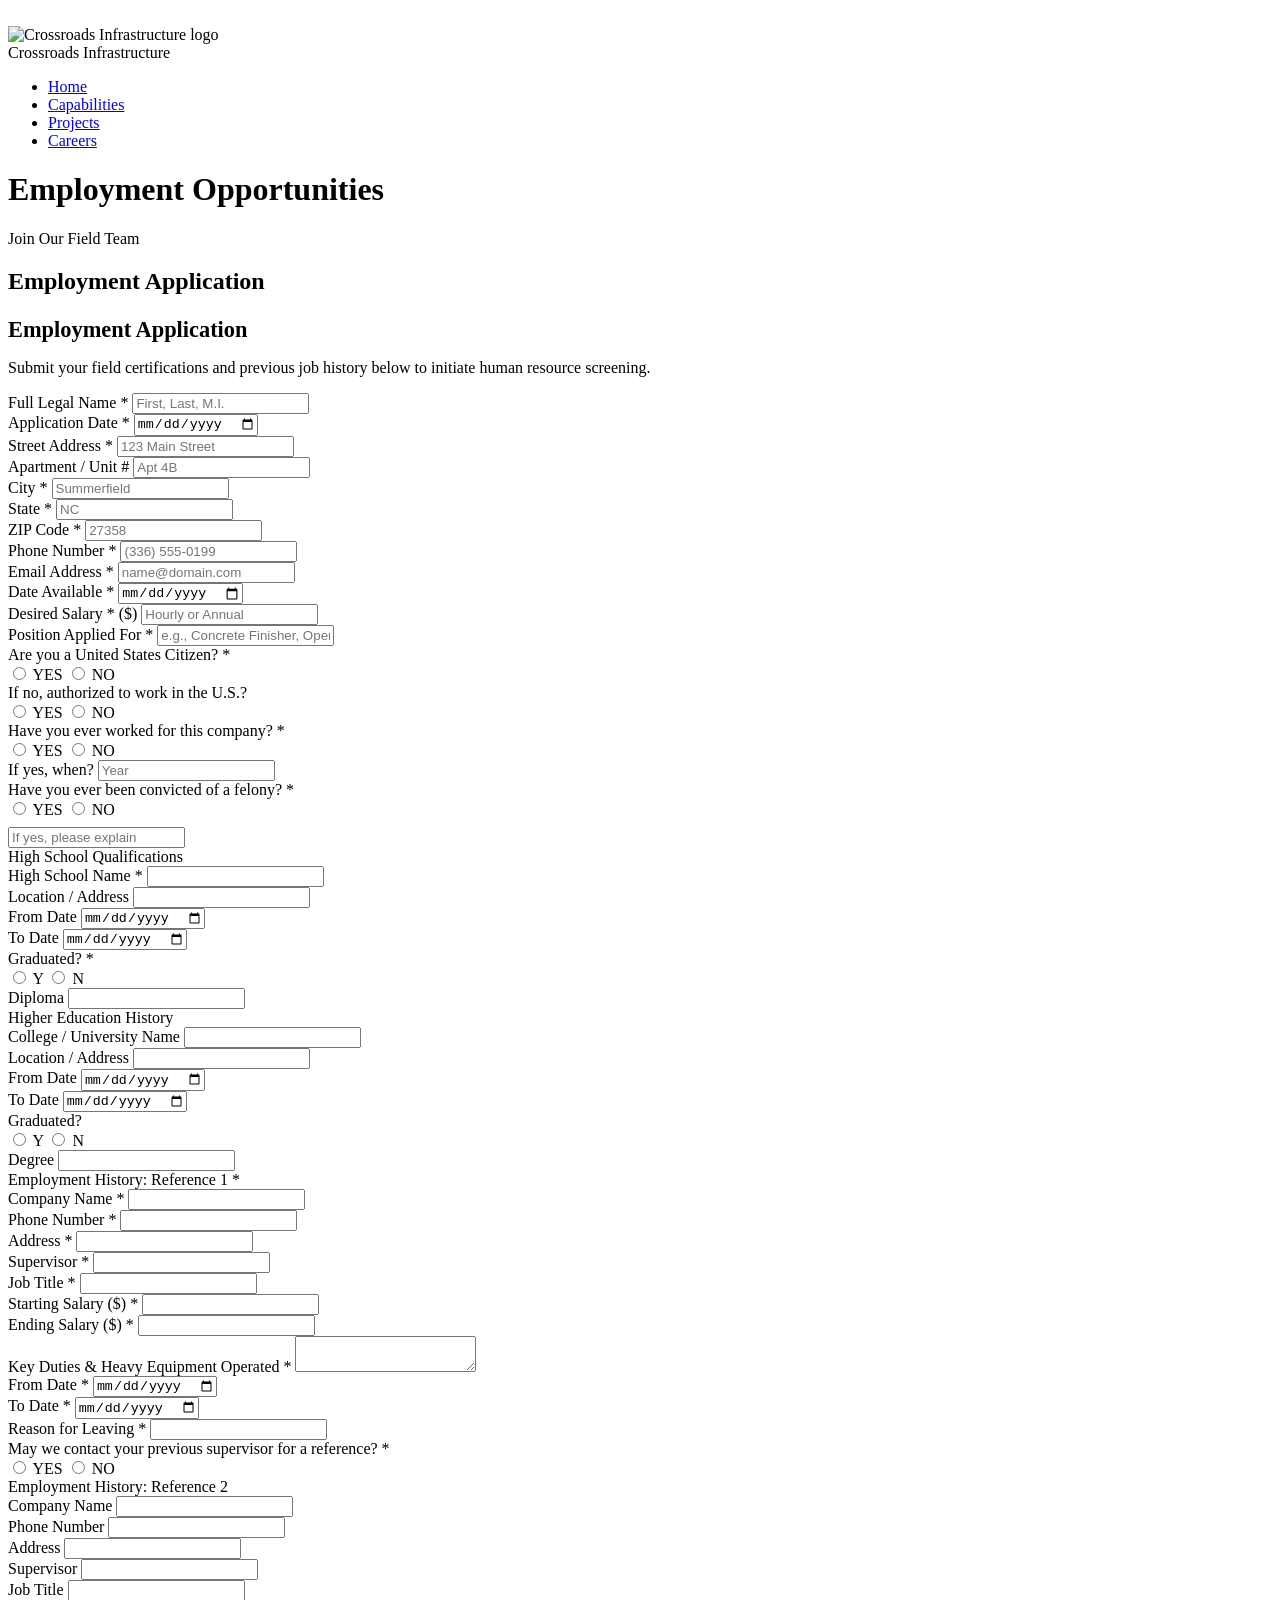
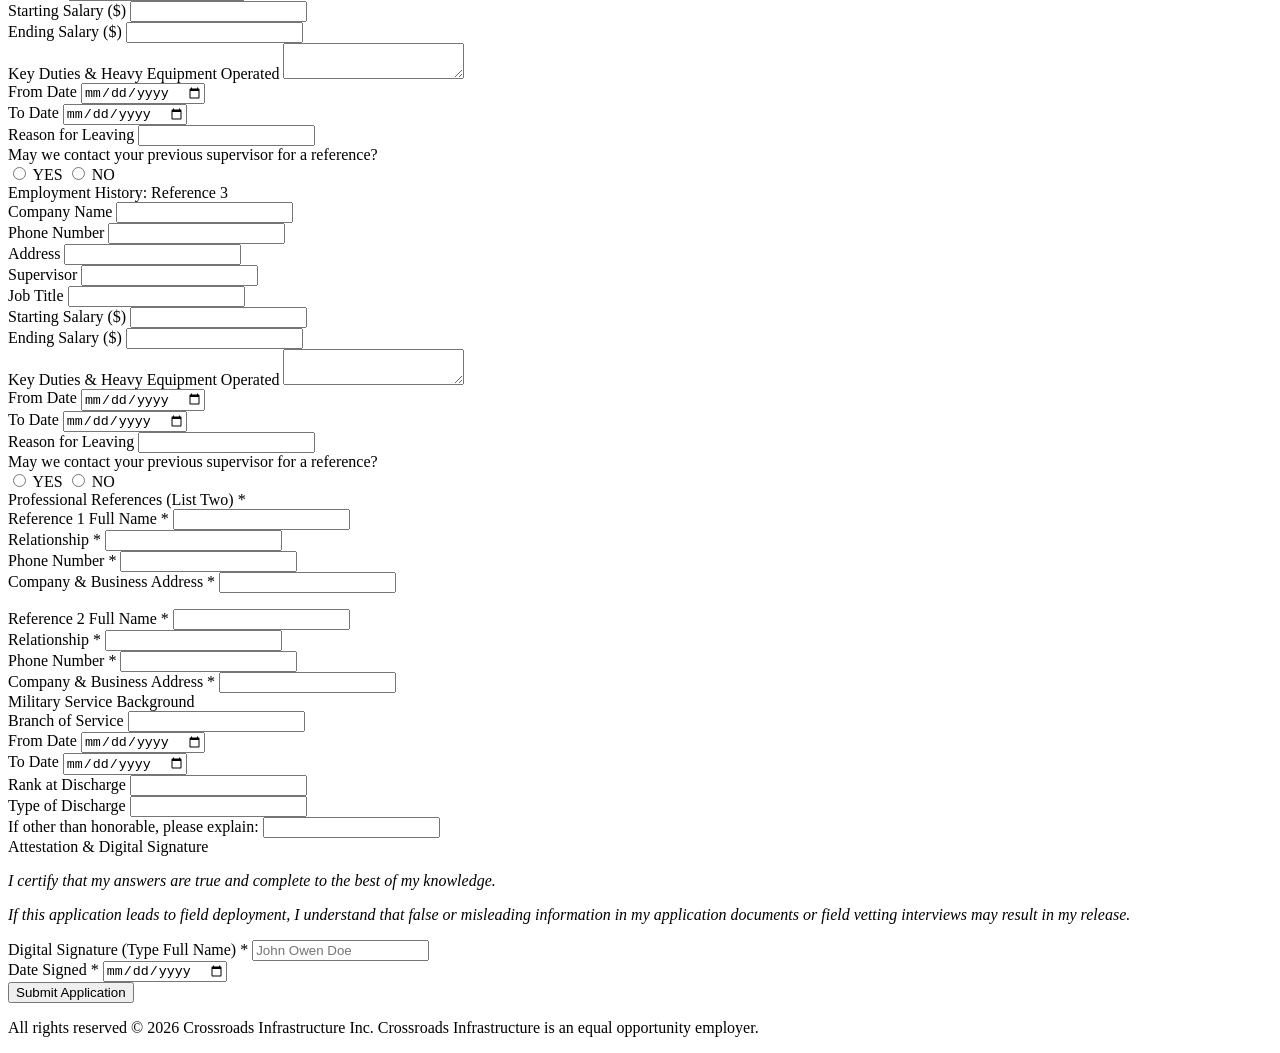
==== careers.html @ 692cb921 "Add files via upload" ====
<!DOCTYPE html>
<html lang="en-US">
<head>
    <meta charset="UTF-8">
    <meta name="viewport" content="width=device-width, initial-scale=1.0">
    <title>Careers | Crossroads Infrastructure Inc.</title>
    <meta name="description" content="Apply online for field positions at Crossroads Infrastructure Inc., a North Carolina roadway and site contractor. Concrete finishers, operators, and utility layers.">
    <link rel="stylesheet" href="assets/css/style.css">
</head>
<body>

    <div class="site-bg-logo"><img src="assets/images/logo.png" alt=""></div>

    <header>
        <div class="nav-container">
            <div class="logo-area">
                <img src="assets/images/logo.png" alt="Crossroads Infrastructure logo">
                <div class="logo-text">Crossroads <span>Infrastructure</span></div>
            </div>
            <nav>
                <ul>
                    <li><a href="index.html">Home</a></li>
                    <li><a href="capabilities.html">Capabilities</a></li>
                    <li><a href="projects.html">Projects</a></li>
                    <li><a href="careers.html" class="active">Careers</a></li>
                </ul>
            </nav>
        </div>
    </header>

    <div class="hero">
        <div class="hero-content">
            <h1>Employment Opportunities</h1>
            <p>Join Our Field Team</p>
        </div>
    </div>

    <section id="careers">
        <h2 class="section-title">Employment Application</h2>
        <div class="application-box">
            <h3 style="font-size: 1.4rem; margin-bottom: 0.5rem; font-weight: 700;">Employment Application</h3>
            <p class="form-subtitle">Submit your field certifications and previous job history below to initiate human resource screening.</p>

            <form action="#" method="POST">
                <div class="form-grid">

                    <div class="form-group col-4">
                        <label for="full-name">Full Legal Name *</label>
                        <input type="text" id="full-name" required placeholder="First, Last, M.I.">
                    </div>
                    <div class="form-group col-2">
                        <label for="app-date">Application Date *</label>
                        <input type="date" id="app-date" required>
                    </div>
                    <div class="form-group col-4">
                        <label for="address">Street Address *</label>
                        <input type="text" id="address" required placeholder="123 Main Street">
                    </div>
                    <div class="form-group col-2">
                        <label for="unit">Apartment / Unit #</label>
                        <input type="text" id="unit" placeholder="Apt 4B">
                    </div>
                    <div class="form-group col-2">
                        <label for="city">City *</label>
                        <input type="text" id="city" required placeholder="Summerfield">
                    </div>
                    <div class="form-group col-2">
                        <label for="state">State *</label>
                        <input type="text" id="state" required placeholder="NC">
                    </div>
                    <div class="form-group col-2">
                        <label for="zip">ZIP Code *</label>
                        <input type="text" id="zip" required placeholder="27358">
                    </div>
                    <div class="form-group col-3">
                        <label for="phone">Phone Number *</label>
                        <input type="tel" id="phone" required placeholder="(336) 555-0199">
                    </div>
                    <div class="form-group col-3">
                        <label for="email">Email Address *</label>
                        <input type="email" id="email" required placeholder="name@domain.com">
                    </div>
                    <div class="form-group col-3">
                        <label for="avail-date">Date Available *</label>
                        <input type="date" id="avail-date" required>
                    </div>
                    <div class="form-group col-3">
                        <label for="salary">Desired Salary * ($)</label>
                        <input type="text" id="salary" required placeholder="Hourly or Annual">
                    </div>
                    <div class="form-group col-6">
                        <label for="position">Position Applied For *</label>
                        <input type="text" id="position" required placeholder="e.g., Concrete Finisher, Operator, Utility Layer">
                    </div>

                    <!-- Disclosures Matrix -->
                    <div class="form-group col-3">
                        <label>Are you a United States Citizen? *</label>
                        <div class="choice-matrix">
                            <label class="choice-option"><input type="radio" name="citizen" value="yes" required> YES</label>
                            <label class="choice-option"><input type="radio" name="citizen" value="no"> NO</label>
                        </div>
                    </div>
                    <div class="form-group col-3">
                        <label>If no, authorized to work in the U.S.?</label>
                        <div class="choice-matrix">
                            <label class="choice-option"><input type="radio" name="auth" value="yes"> YES</label>
                            <label class="choice-option"><input type="radio" name="auth" value="no"> NO</label>
                        </div>
                    </div>
                    <div class="form-group col-3">
                        <label>Have you ever worked for this company? *</label>
                        <div class="choice-matrix">
                            <label class="choice-option"><input type="radio" name="past-emp" value="yes" required> YES</label>
                            <label class="choice-option"><input type="radio" name="past-emp" value="no"> NO</label>
                        </div>
                    </div>
                    <div class="form-group col-3">
                        <label for="past-date">If yes, when?</label>
                        <input type="text" id="past-date" placeholder="Year">
                    </div>
                    <div class="form-group col-6">
                        <label>Have you ever been convicted of a felony? *</label>
                        <div class="choice-matrix" style="margin-bottom: 0.5rem;">
                            <label class="choice-option"><input type="radio" name="felony" value="yes" required> YES</label>
                            <label class="choice-option"><input type="radio" name="felony" value="no"> NO</label>
                        </div>
                        <input type="text" name="felony-explain" placeholder="If yes, please explain">
                    </div>

                    <!-- High School Module -->
                    <div class="form-divider-label">High School Qualifications</div>
                    <div class="form-group col-3">
                        <label for="hs">High School Name *</label>
                        <input type="text" id="hs" required>
                    </div>
                    <div class="form-group col-3">
                        <label for="hs-addr">Location / Address</label>
                        <input type="text" id="hs-addr">
                    </div>
                    <div class="form-group col-2">
                        <label for="hs-from">From Date</label>
                        <input type="date" id="hs-from">
                    </div>
                    <div class="form-group col-2">
                        <label for="hs-to">To Date</label>
                        <input type="date" id="hs-to">
                    </div>
                    <div class="form-group col-1">
                        <label>Graduated? *</label>
                        <div class="choice-matrix">
                            <label class="choice-option"><input type="radio" name="hs-grad" value="yes" required> Y</label>
                            <label class="choice-option"><input type="radio" name="hs-grad" value="no"> N</label>
                        </div>
                    </div>
                    <div class="form-group col-1">
                        <label for="hs-dip">Diploma</label>
                        <input type="text" id="hs-dip">
                    </div>

                    <!-- College Module -->
                    <div class="form-divider-label">Higher Education History</div>
                    <div class="form-group col-3">
                        <label for="coll">College / University Name</label>
                        <input type="text" id="coll">
                    </div>
                    <div class="form-group col-3">
                        <label for="coll-addr">Location / Address</label>
                        <input type="text" id="coll-addr">
                    </div>
                    <div class="form-group col-2">
                        <label for="coll-from">From Date</label>
                        <input type="date" id="coll-from">
                    </div>
                    <div class="form-group col-2">
                        <label for="coll-to">To Date</label>
                        <input type="date" id="coll-to">
                    </div>
                    <div class="form-group col-1">
                        <label>Graduated?</label>
                        <div class="choice-matrix">
                            <label class="choice-option"><input type="radio" name="coll-grad" value="yes"> Y</label>
                            <label class="choice-option"><input type="radio" name="coll-grad" value="no"> N</label>
                        </div>
                    </div>
                    <div class="form-group col-1">
                        <label for="coll-deg">Degree</label>
                        <input type="text" id="coll-deg">
                    </div>

                    <!-- Employment Record Block 1 -->
                    <div class="form-divider-label">Employment History: Reference 1 *</div>
                    <div class="form-group col-4">
                        <label for="c1">Company Name *</label>
                        <input type="text" id="c1" required>
                    </div>
                    <div class="form-group col-2">
                        <label for="p1">Phone Number *</label>
                        <input type="tel" id="p1" required>
                    </div>
                    <div class="form-group col-4">
                        <label for="a1">Address *</label>
                        <input type="text" id="a1" required>
                    </div>
                    <div class="form-group col-2">
                        <label for="s1">Supervisor *</label>
                        <input type="text" id="s1" required>
                    </div>
                    <div class="form-group col-2">
                        <label for="jt1">Job Title *</label>
                        <input type="text" id="jt1" required>
                    </div>
                    <div class="form-group col-2">
                        <label for="ss1">Starting Salary ($) *</label>
                        <input type="text" id="ss1" required>
                    </div>
                    <div class="form-group col-2">
                        <label for="es1">Ending Salary ($) *</label>
                        <input type="text" id="es1" required>
                    </div>
                    <div class="form-group col-6">
                        <label for="r1">Key Duties & Heavy Equipment Operated *</label>
                        <textarea id="r1" rows="2" required></textarea>
                    </div>
                    <div class="form-group col-2">
                        <label for="f1">From Date *</label>
                        <input type="date" id="f1" required>
                    </div>
                    <div class="form-group col-2">
                        <label for="t1">To Date *</label>
                        <input type="date" id="t1" required>
                    </div>
                    <div class="form-group col-2">
                        <label for="rl1">Reason for Leaving *</label>
                        <input type="text" id="rl1" required>
                    </div>
                    <div class="form-group col-6">
                        <label>May we contact your previous supervisor for a reference? *</label>
                        <div class="choice-matrix">
                            <label class="choice-option"><input type="radio" name="contact1" value="yes" required> YES</label>
                            <label class="choice-option"><input type="radio" name="contact1" value="no"> NO</label>
                        </div>
                    </div>

                    <!-- Employment Record Block 2 -->
                    <div class="form-divider-label">Employment History: Reference 2</div>
                    <div class="form-group col-4">
                        <label for="c2">Company Name</label>
                        <input type="text" id="c2">
                    </div>
                    <div class="form-group col-2">
                        <label for="p2">Phone Number</label>
                        <input type="tel" id="p2">
                    </div>
                    <div class="form-group col-4">
                        <label for="a2">Address</label>
                        <input type="text" id="a2">
                    </div>
                    <div class="form-group col-2">
                        <label for="s2">Supervisor</label>
                        <input type="text" id="s2">
                    </div>
                    <div class="form-group col-2">
                        <label for="jt2">Job Title</label>
                        <input type="text" id="jt2">
                    </div>
                    <div class="form-group col-2">
                        <label for="ss2">Starting Salary ($)</label>
                        <input type="text" id="ss2">
                    </div>
                    <div class="form-group col-2">
                        <label for="es2">Ending Salary ($)</label>
                        <input type="text" id="es2">
                    </div>
                    <div class="form-group col-6">
                        <label for="r2">Key Duties & Heavy Equipment Operated</label>
                        <textarea id="r2" rows="2"></textarea>
                    </div>
                    <div class="form-group col-2">
                        <label for="f2">From Date</label>
                        <input type="date" id="f2">
                    </div>
                    <div class="form-group col-2">
                        <label for="t2">To Date</label>
                        <input type="date" id="t2">
                    </div>
                    <div class="form-group col-2">
                        <label for="rl2">Reason for Leaving</label>
                        <input type="text" id="rl2">
                    </div>
                    <div class="form-group col-6">
                        <label>May we contact your previous supervisor for a reference?</label>
                        <div class="choice-matrix">
                            <label class="choice-option"><input type="radio" name="contact2" value="yes"> YES</label>
                            <label class="choice-option"><input type="radio" name="contact2" value="no"> NO</label>
                        </div>
                    </div>

                    <!-- Employment Record Block 3 -->
                    <div class="form-divider-label">Employment History: Reference 3</div>
                    <div class="form-group col-4">
                        <label for="c3">Company Name</label>
                        <input type="text" id="c3">
                    </div>
                    <div class="form-group col-2">
                        <label for="p3">Phone Number</label>
                        <input type="tel" id="p3">
                    </div>
                    <div class="form-group col-4">
                        <label for="a3">Address</label>
                        <input type="text" id="a3">
                    </div>
                    <div class="form-group col-2">
                        <label for="s3">Supervisor</label>
                        <input type="text" id="s3">
                    </div>
                    <div class="form-group col-2">
                        <label for="jt3">Job Title</label>
                        <input type="text" id="jt3">
                    </div>
                    <div class="form-group col-2">
                        <label for="ss3">Starting Salary ($)</label>
                        <input type="text" id="ss3">
                    </div>
                    <div class="form-group col-2">
                        <label for="es3">Ending Salary ($)</label>
                        <input type="text" id="es3">
                    </div>
                    <div class="form-group col-6">
                        <label for="r3">Key Duties & Heavy Equipment Operated</label>
                        <textarea id="r3" rows="2"></textarea>
                    </div>
                    <div class="form-group col-2">
                        <label for="f3">From Date</label>
                        <input type="date" id="f3">
                    </div>
                    <div class="form-group col-2">
                        <label for="t3">To Date</label>
                        <input type="date" id="t3">
                    </div>
                    <div class="form-group col-2">
                        <label for="rl3">Reason for Leaving</label>
                        <input type="text" id="rl3">
                    </div>
                    <div class="form-group col-6">
                        <label>May we contact your previous supervisor for a reference?</label>
                        <div class="choice-matrix">
                            <label class="choice-option"><input type="radio" name="contact3" value="yes"> YES</label>
                            <label class="choice-option"><input type="radio" name="contact3" value="no"> NO</label>
                        </div>
                    </div>

                    <!-- Professional References -->
                    <div class="form-divider-label">Professional References (List Two) *</div>
                    <div class="form-group col-2">
                        <label for="rname1">Reference 1 Full Name *</label>
                        <input type="text" id="rname1" required>
                    </div>
                    <div class="form-group col-2">
                        <label for="rrel1">Relationship *</label>
                        <input type="text" id="rrel1" required>
                    </div>
                    <div class="form-group col-2">
                        <label for="rph1">Phone Number *</label>
                        <input type="tel" id="rph1" required>
                    </div>
                    <div class="form-group col-6">
                        <label for="radd1">Company & Business Address *</label>
                        <input type="text" id="radd1" required>
                    </div>

                    <div class="form-group col-2" style="margin-top: 1rem;">
                        <label for="rname2">Reference 2 Full Name *</label>
                        <input type="text" id="rname2" required>
                    </div>
                    <div class="form-group col-2">
                        <label for="rrel2">Relationship *</label>
                        <input type="text" id="rrel2" required>
                    </div>
                    <div class="form-group col-2">
                        <label for="rph2">Phone Number *</label>
                        <input type="tel" id="rph2" required>
                    </div>
                    <div class="form-group col-6">
                        <label for="radd2">Company & Business Address *</label>
                        <input type="text" id="radd2" required>
                    </div>

                    <!-- Military Service History -->
                    <div class="form-divider-label">Military Service Background</div>
                    <div class="form-group col-2">
                        <label for="mil-branch">Branch of Service</label>
                        <input type="text" id="mil-branch">
                    </div>
                    <div class="form-group col-2">
                        <label for="mil-from">From Date</label>
                        <input type="date" id="mil-from">
                    </div>
                    <div class="form-group col-2">
                        <label for="mil-to">To Date</label>
                        <input type="date" id="mil-to">
                    </div>
                    <div class="form-group col-3">
                        <label for="mil-rank">Rank at Discharge</label>
                        <input type="text" id="mil-rank">
                    </div>
                    <div class="form-group col-3">
                        <label for="mil-type">Type of Discharge</label>
                        <input type="text" id="mil-type">
                    </div>
                    <div class="form-group col-6">
                        <label for="mil-explain">If other than honorable, please explain:</label>
                        <input type="text" id="mil-explain">
                    </div>

                    <!-- Attestation Footprint -->
                    <div class="form-divider-label">Attestation & Digital Signature</div>
                    <div class="disclaimer-box">
                        <p><em>I certify that my answers are true and complete to the best of my knowledge.</em></p>
                        <p><em>If this application leads to field deployment, I understand that false or misleading information in my application documents or field vetting interviews may result in my release.</em></p>
                    </div>
                    <div class="form-group col-4">
                        <label for="signature">Digital Signature (Type Full Name) *</label>
                        <input type="text" id="signature" required placeholder="John Owen Doe">
                    </div>
                    <div class="form-group col-2">
                        <label for="sig-date">Date Signed *</label>
                        <input type="date" id="sig-date" required>
                    </div>
                </div>

                <button type="submit" class="btn-submit">Submit Application</button>
            </form>
        </div>
    </section>

    <footer>
        <p>
            <span>All rights reserved &copy; 2026 Crossroads Infrastructure Inc.</span>
            <span class="eeo-tag">Crossroads Infrastructure is an equal opportunity employer.</span>
        </p>
    </footer>

</body>
</html>
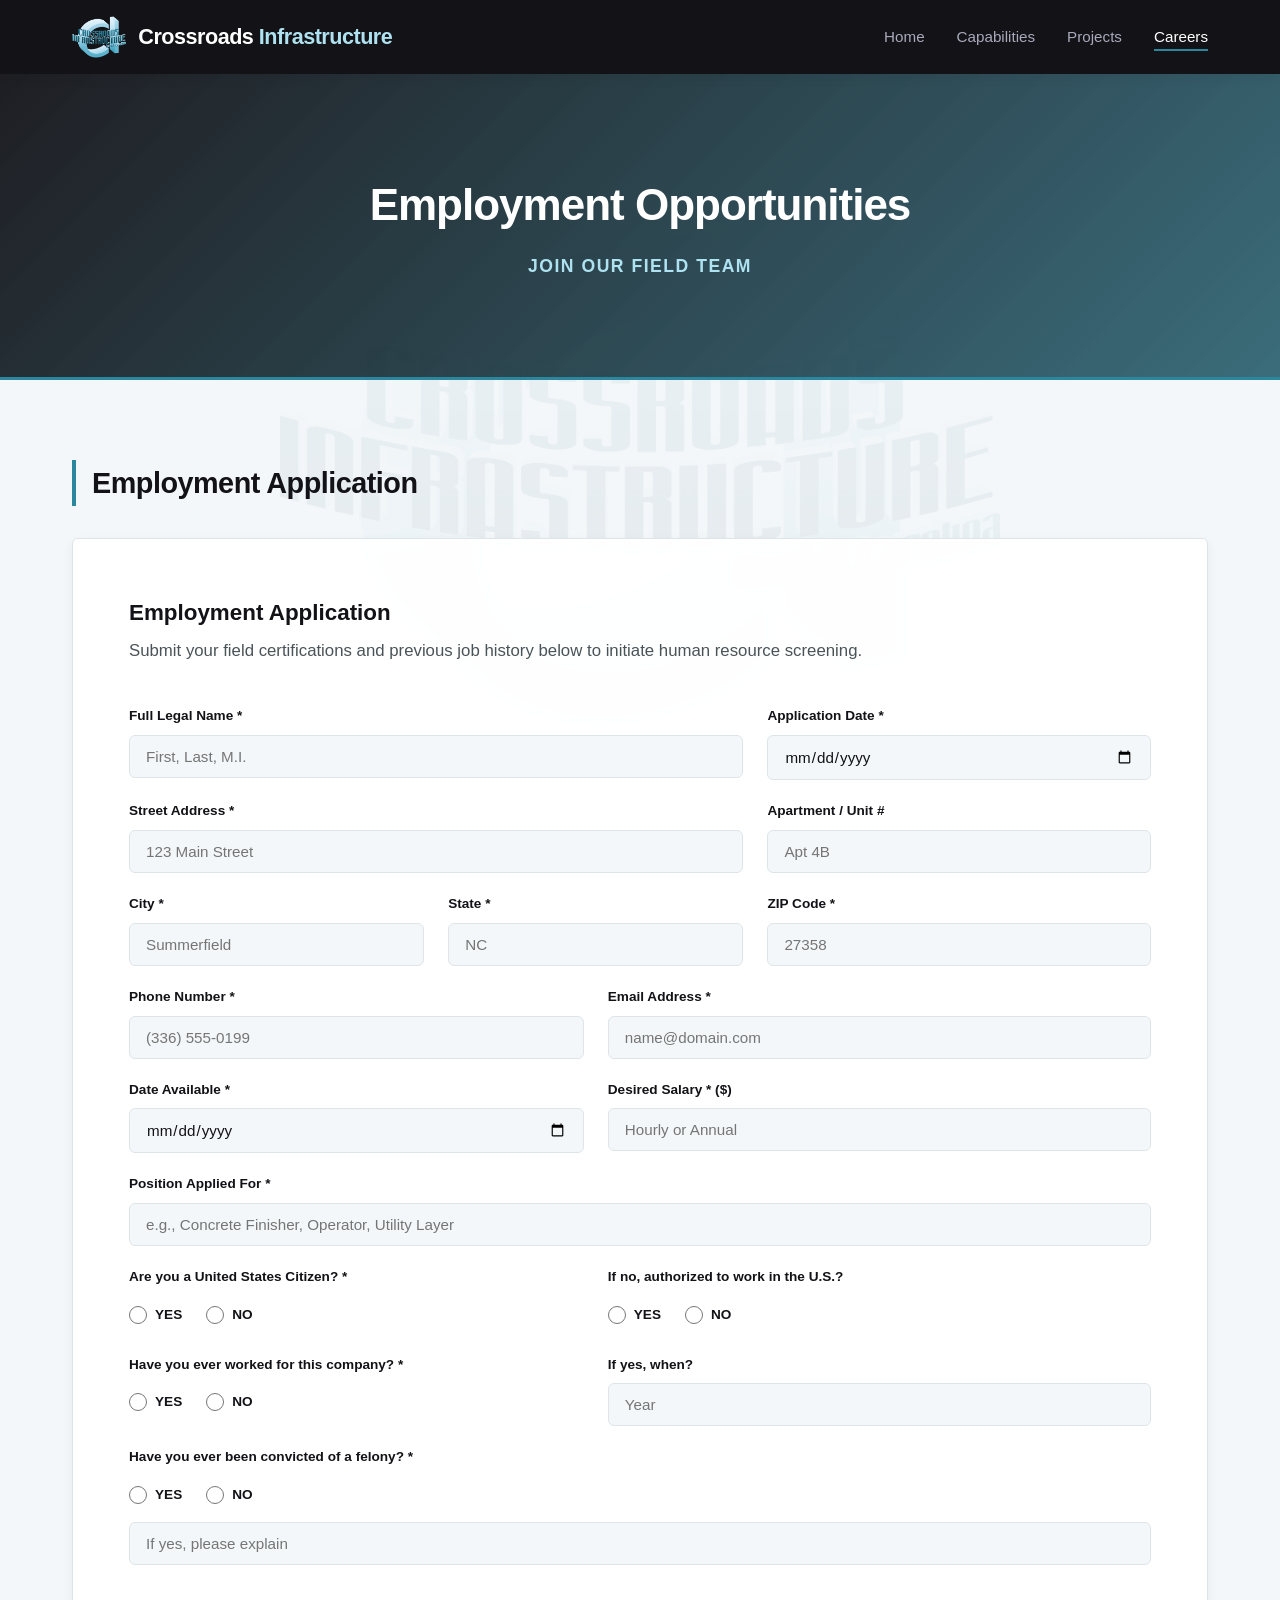
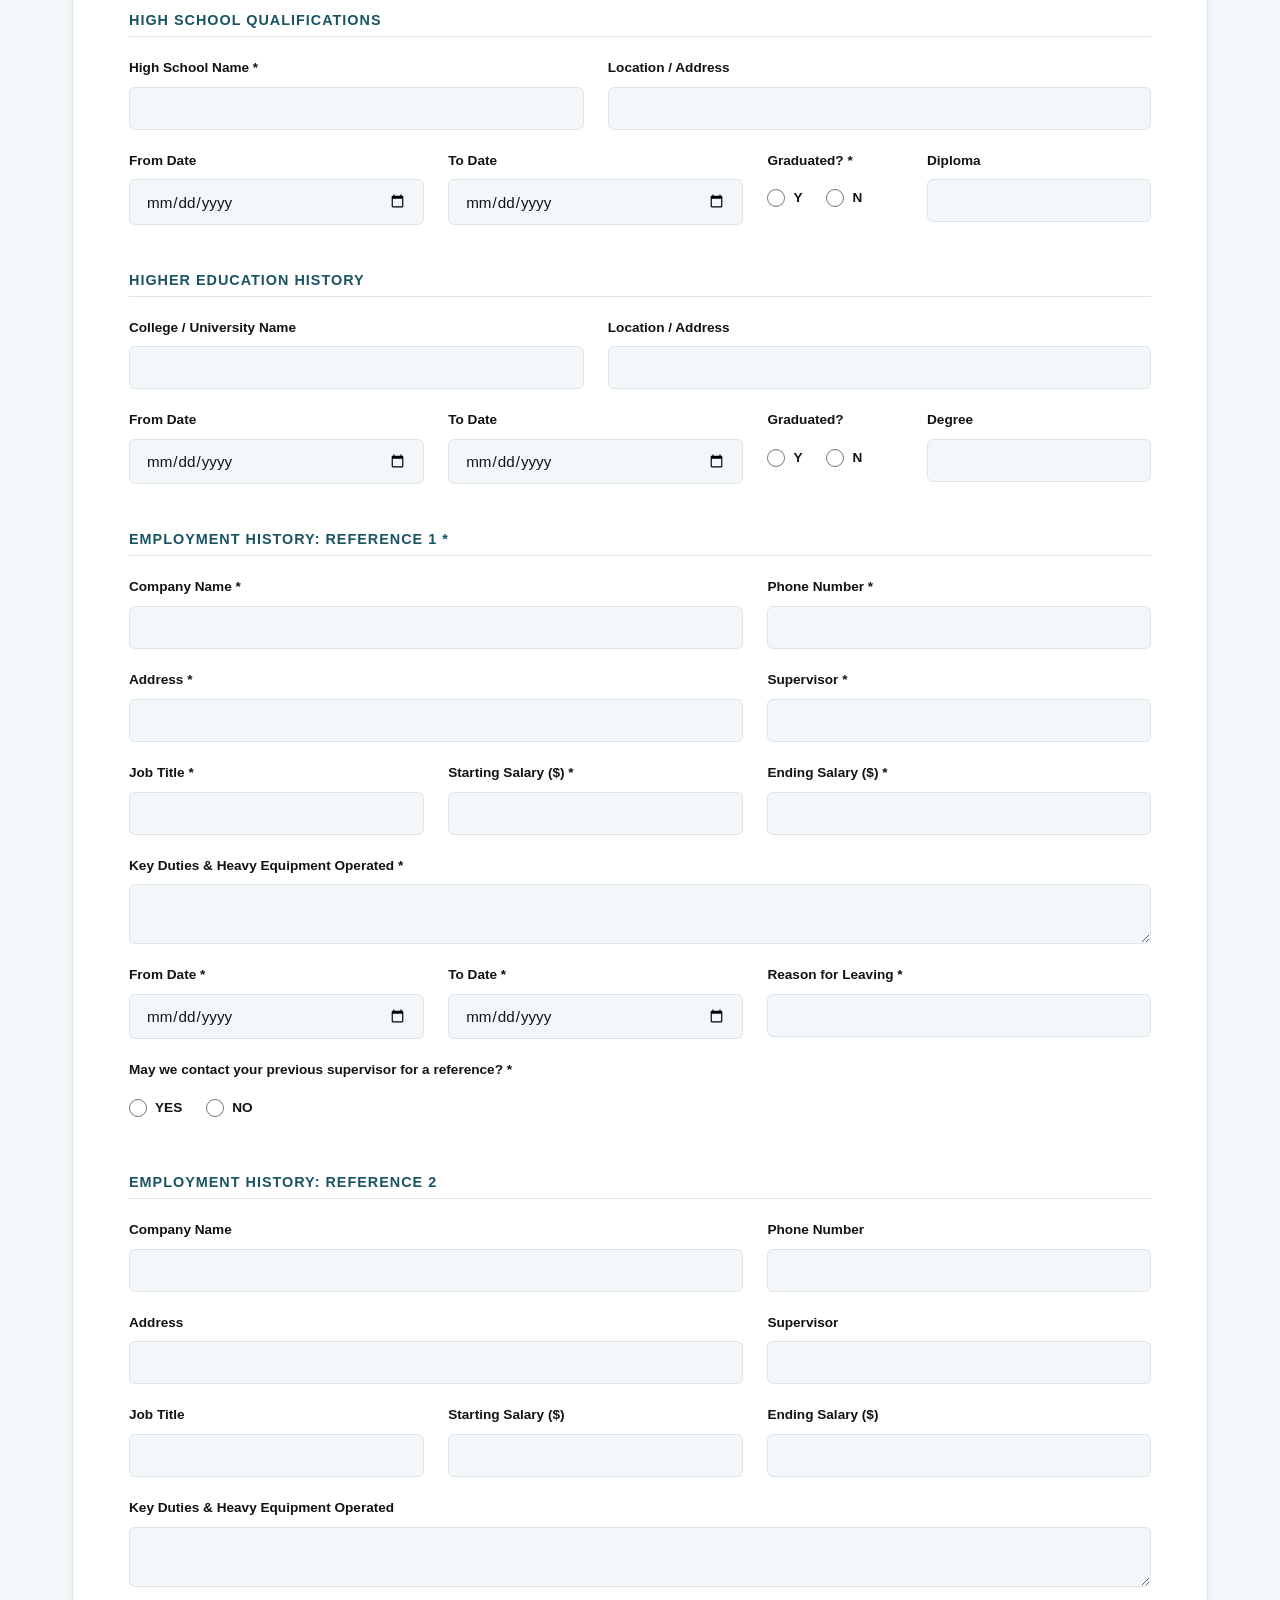
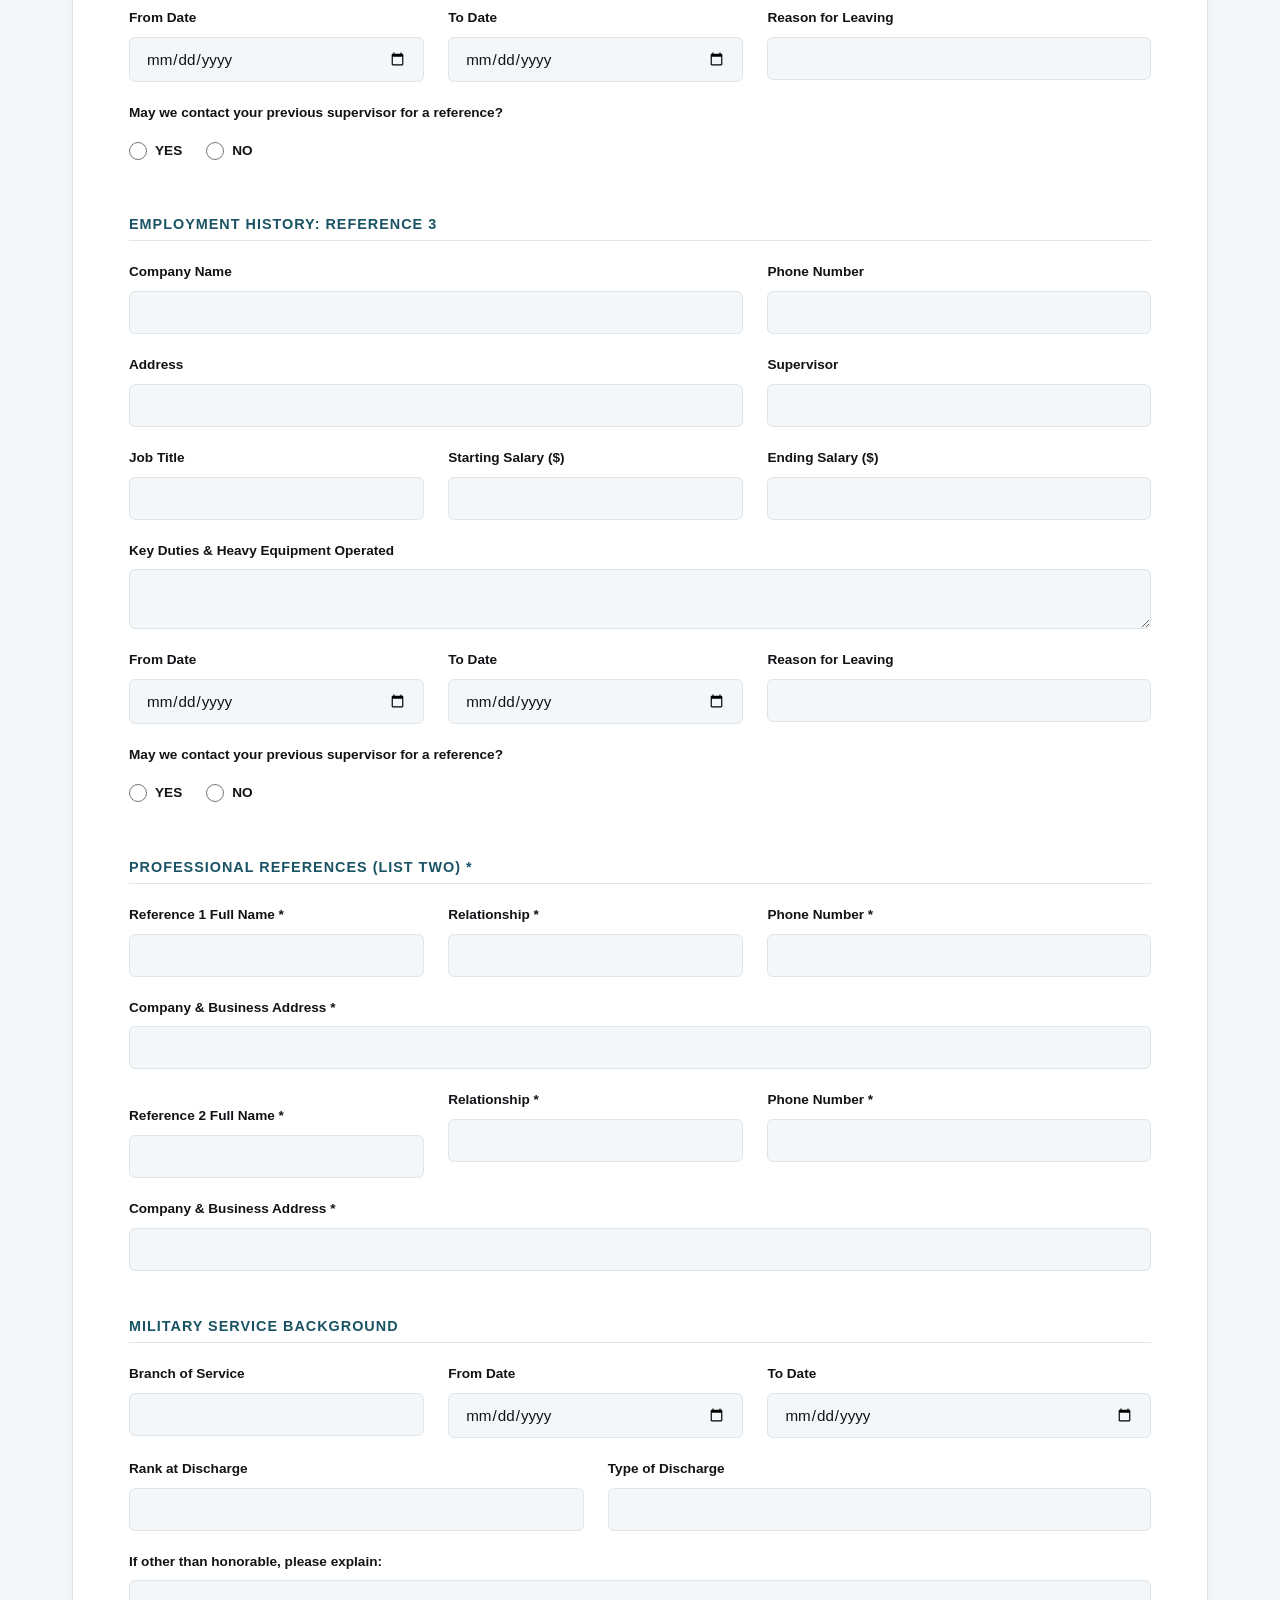
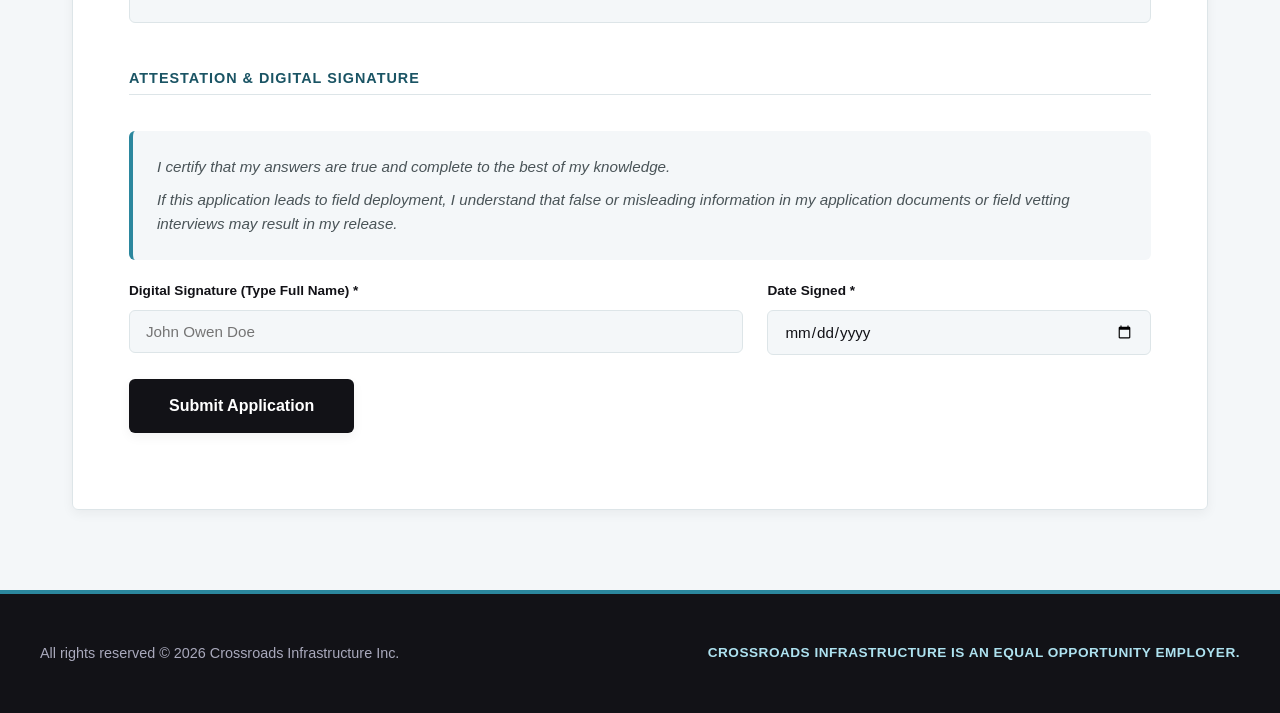
==== commit b58c141f: "Make the careers application form submit to a Google Sheet Adds field names, a JS submit handler (te" ====
--- a/careers.html
+++ b/careers.html
@@ -41,56 +41,56 @@
             <h3 style="font-size: 1.4rem; margin-bottom: 0.5rem; font-weight: 700;">Employment Application</h3>
             <p class="form-subtitle">Submit your field certifications and previous job history below to initiate human resource screening.</p>
 
-            <form action="#" method="POST">
+            <form id="application-form" method="POST">
                 <div class="form-grid">
 
                     <div class="form-group col-4">
                         <label for="full-name">Full Legal Name *</label>
-                        <input type="text" id="full-name" required placeholder="First, Last, M.I.">
+                        <input type="text" id="full-name" name="full_name" required placeholder="First, Last, M.I.">
                     </div>
                     <div class="form-group col-2">
                         <label for="app-date">Application Date *</label>
-                        <input type="date" id="app-date" required>
+                        <input type="date" id="app-date" name="app_date" required>
                     </div>
                     <div class="form-group col-4">
                         <label for="address">Street Address *</label>
-                        <input type="text" id="address" required placeholder="123 Main Street">
+                        <input type="text" id="address" name="address" required placeholder="123 Main Street">
                     </div>
                     <div class="form-group col-2">
                         <label for="unit">Apartment / Unit #</label>
-                        <input type="text" id="unit" placeholder="Apt 4B">
+                        <input type="text" id="unit" name="unit" placeholder="Apt 4B">
                     </div>
                     <div class="form-group col-2">
                         <label for="city">City *</label>
-                        <input type="text" id="city" required placeholder="Summerfield">
+                        <input type="text" id="city" name="city" required placeholder="Summerfield">
                     </div>
                     <div class="form-group col-2">
                         <label for="state">State *</label>
-                        <input type="text" id="state" required placeholder="NC">
+                        <input type="text" id="state" name="state" required placeholder="NC">
                     </div>
                     <div class="form-group col-2">
                         <label for="zip">ZIP Code *</label>
-                        <input type="text" id="zip" required placeholder="27358">
+                        <input type="text" id="zip" name="zip" required placeholder="27358">
                     </div>
                     <div class="form-group col-3">
                         <label for="phone">Phone Number *</label>
-                        <input type="tel" id="phone" required placeholder="(336) 555-0199">
+                        <input type="tel" id="phone" name="phone" required placeholder="(336) 555-0199">
                     </div>
                     <div class="form-group col-3">
                         <label for="email">Email Address *</label>
-                        <input type="email" id="email" required placeholder="name@domain.com">
+                        <input type="email" id="email" name="email" required placeholder="name@domain.com">
                     </div>
                     <div class="form-group col-3">
                         <label for="avail-date">Date Available *</label>
-                        <input type="date" id="avail-date" required>
+                        <input type="date" id="avail-date" name="avail_date" required>
                     </div>
                     <div class="form-group col-3">
                         <label for="salary">Desired Salary * ($)</label>
-                        <input type="text" id="salary" required placeholder="Hourly or Annual">
+                        <input type="text" id="salary" name="salary" required placeholder="Hourly or Annual">
                     </div>
                     <div class="form-group col-6">
                         <label for="position">Position Applied For *</label>
-                        <input type="text" id="position" required placeholder="e.g., Concrete Finisher, Operator, Utility Layer">
+                        <input type="text" id="position" name="position" required placeholder="e.g., Concrete Finisher, Operator, Utility Layer">
                     </div>
 
                     <!-- Disclosures Matrix -->
@@ -117,7 +117,7 @@
                     </div>
                     <div class="form-group col-3">
                         <label for="past-date">If yes, when?</label>
-                        <input type="text" id="past-date" placeholder="Year">
+                        <input type="text" id="past-date" name="past_date" placeholder="Year">
                     </div>
                     <div class="form-group col-6">
                         <label>Have you ever been convicted of a felony? *</label>
@@ -132,19 +132,19 @@
                     <div class="form-divider-label">High School Qualifications</div>
                     <div class="form-group col-3">
                         <label for="hs">High School Name *</label>
-                        <input type="text" id="hs" required>
+                        <input type="text" id="hs" name="hs" required>
                     </div>
                     <div class="form-group col-3">
                         <label for="hs-addr">Location / Address</label>
-                        <input type="text" id="hs-addr">
+                        <input type="text" id="hs-addr" name="hs_addr">
                     </div>
                     <div class="form-group col-2">
                         <label for="hs-from">From Date</label>
-                        <input type="date" id="hs-from">
+                        <input type="date" id="hs-from" name="hs_from">
                     </div>
                     <div class="form-group col-2">
                         <label for="hs-to">To Date</label>
-                        <input type="date" id="hs-to">
+                        <input type="date" id="hs-to" name="hs_to">
                     </div>
                     <div class="form-group col-1">
                         <label>Graduated? *</label>
@@ -155,26 +155,26 @@
                     </div>
                     <div class="form-group col-1">
                         <label for="hs-dip">Diploma</label>
-                        <input type="text" id="hs-dip">
+                        <input type="text" id="hs-dip" name="hs_dip">
                     </div>
 
                     <!-- College Module -->
                     <div class="form-divider-label">Higher Education History</div>
                     <div class="form-group col-3">
                         <label for="coll">College / University Name</label>
-                        <input type="text" id="coll">
+                        <input type="text" id="coll" name="coll">
                     </div>
                     <div class="form-group col-3">
                         <label for="coll-addr">Location / Address</label>
-                        <input type="text" id="coll-addr">
+                        <input type="text" id="coll-addr" name="coll_addr">
                     </div>
                     <div class="form-group col-2">
                         <label for="coll-from">From Date</label>
-                        <input type="date" id="coll-from">
+                        <input type="date" id="coll-from" name="coll_from">
                     </div>
                     <div class="form-group col-2">
                         <label for="coll-to">To Date</label>
-                        <input type="date" id="coll-to">
+                        <input type="date" id="coll-to" name="coll_to">
                     </div>
                     <div class="form-group col-1">
                         <label>Graduated?</label>
@@ -185,54 +185,54 @@
                     </div>
                     <div class="form-group col-1">
                         <label for="coll-deg">Degree</label>
-                        <input type="text" id="coll-deg">
+                        <input type="text" id="coll-deg" name="coll_deg">
                     </div>
 
                     <!-- Employment Record Block 1 -->
                     <div class="form-divider-label">Employment History: Reference 1 *</div>
                     <div class="form-group col-4">
                         <label for="c1">Company Name *</label>
-                        <input type="text" id="c1" required>
+                        <input type="text" id="c1" name="job1_company" required>
                     </div>
                     <div class="form-group col-2">
                         <label for="p1">Phone Number *</label>
-                        <input type="tel" id="p1" required>
+                        <input type="tel" id="p1" name="job1_phone" required>
                     </div>
                     <div class="form-group col-4">
                         <label for="a1">Address *</label>
-                        <input type="text" id="a1" required>
+                        <input type="text" id="a1" name="job1_address" required>
                     </div>
                     <div class="form-group col-2">
                         <label for="s1">Supervisor *</label>
-                        <input type="text" id="s1" required>
+                        <input type="text" id="s1" name="job1_supervisor" required>
                     </div>
                     <div class="form-group col-2">
                         <label for="jt1">Job Title *</label>
-                        <input type="text" id="jt1" required>
+                        <input type="text" id="jt1" name="job1_title" required>
                     </div>
                     <div class="form-group col-2">
                         <label for="ss1">Starting Salary ($) *</label>
-                        <input type="text" id="ss1" required>
+                        <input type="text" id="ss1" name="job1_start_salary" required>
                     </div>
                     <div class="form-group col-2">
                         <label for="es1">Ending Salary ($) *</label>
-                        <input type="text" id="es1" required>
+                        <input type="text" id="es1" name="job1_end_salary" required>
                     </div>
                     <div class="form-group col-6">
                         <label for="r1">Key Duties & Heavy Equipment Operated *</label>
-                        <textarea id="r1" rows="2" required></textarea>
+                        <textarea id="r1" name="job1_duties" rows="2" required></textarea>
                     </div>
                     <div class="form-group col-2">
                         <label for="f1">From Date *</label>
-                        <input type="date" id="f1" required>
+                        <input type="date" id="f1" name="job1_from" required>
                     </div>
                     <div class="form-group col-2">
                         <label for="t1">To Date *</label>
-                        <input type="date" id="t1" required>
+                        <input type="date" id="t1" name="job1_to" required>
                     </div>
                     <div class="form-group col-2">
                         <label for="rl1">Reason for Leaving *</label>
-                        <input type="text" id="rl1" required>
+                        <input type="text" id="rl1" name="job1_reason_leaving" required>
                     </div>
                     <div class="form-group col-6">
                         <label>May we contact your previous supervisor for a reference? *</label>
@@ -246,47 +246,47 @@
                     <div class="form-divider-label">Employment History: Reference 2</div>
                     <div class="form-group col-4">
                         <label for="c2">Company Name</label>
-                        <input type="text" id="c2">
+                        <input type="text" id="c2" name="job2_company">
                     </div>
                     <div class="form-group col-2">
                         <label for="p2">Phone Number</label>
-                        <input type="tel" id="p2">
+                        <input type="tel" id="p2" name="job2_phone">
                     </div>
                     <div class="form-group col-4">
                         <label for="a2">Address</label>
-                        <input type="text" id="a2">
+                        <input type="text" id="a2" name="job2_address">
                     </div>
                     <div class="form-group col-2">
                         <label for="s2">Supervisor</label>
-                        <input type="text" id="s2">
+                        <input type="text" id="s2" name="job2_supervisor">
                     </div>
                     <div class="form-group col-2">
                         <label for="jt2">Job Title</label>
-                        <input type="text" id="jt2">
+                        <input type="text" id="jt2" name="job2_title">
                     </div>
                     <div class="form-group col-2">
                         <label for="ss2">Starting Salary ($)</label>
-                        <input type="text" id="ss2">
+                        <input type="text" id="ss2" name="job2_start_salary">
                     </div>
                     <div class="form-group col-2">
                         <label for="es2">Ending Salary ($)</label>
-                        <input type="text" id="es2">
+                        <input type="text" id="es2" name="job2_end_salary">
                     </div>
                     <div class="form-group col-6">
                         <label for="r2">Key Duties & Heavy Equipment Operated</label>
-                        <textarea id="r2" rows="2"></textarea>
+                        <textarea id="r2" name="job2_duties" rows="2"></textarea>
                     </div>
                     <div class="form-group col-2">
                         <label for="f2">From Date</label>
-                        <input type="date" id="f2">
+                        <input type="date" id="f2" name="job2_from">
                     </div>
                     <div class="form-group col-2">
                         <label for="t2">To Date</label>
-                        <input type="date" id="t2">
+                        <input type="date" id="t2" name="job2_to">
                     </div>
                     <div class="form-group col-2">
                         <label for="rl2">Reason for Leaving</label>
-                        <input type="text" id="rl2">
+                        <input type="text" id="rl2" name="job2_reason_leaving">
                     </div>
                     <div class="form-group col-6">
                         <label>May we contact your previous supervisor for a reference?</label>
@@ -300,47 +300,47 @@
                     <div class="form-divider-label">Employment History: Reference 3</div>
                     <div class="form-group col-4">
                         <label for="c3">Company Name</label>
-                        <input type="text" id="c3">
+                        <input type="text" id="c3" name="job3_company">
                     </div>
                     <div class="form-group col-2">
                         <label for="p3">Phone Number</label>
-                        <input type="tel" id="p3">
+                        <input type="tel" id="p3" name="job3_phone">
                     </div>
                     <div class="form-group col-4">
                         <label for="a3">Address</label>
-                        <input type="text" id="a3">
+                        <input type="text" id="a3" name="job3_address">
                     </div>
                     <div class="form-group col-2">
                         <label for="s3">Supervisor</label>
-                        <input type="text" id="s3">
+                        <input type="text" id="s3" name="job3_supervisor">
                     </div>
                     <div class="form-group col-2">
                         <label for="jt3">Job Title</label>
-                        <input type="text" id="jt3">
+                        <input type="text" id="jt3" name="job3_title">
                     </div>
                     <div class="form-group col-2">
                         <label for="ss3">Starting Salary ($)</label>
-                        <input type="text" id="ss3">
+                        <input type="text" id="ss3" name="job3_start_salary">
                     </div>
                     <div class="form-group col-2">
                         <label for="es3">Ending Salary ($)</label>
-                        <input type="text" id="es3">
+                        <input type="text" id="es3" name="job3_end_salary">
                     </div>
                     <div class="form-group col-6">
                         <label for="r3">Key Duties & Heavy Equipment Operated</label>
-                        <textarea id="r3" rows="2"></textarea>
+                        <textarea id="r3" name="job3_duties" rows="2"></textarea>
                     </div>
                     <div class="form-group col-2">
                         <label for="f3">From Date</label>
-                        <input type="date" id="f3">
+                        <input type="date" id="f3" name="job3_from">
                     </div>
                     <div class="form-group col-2">
                         <label for="t3">To Date</label>
-                        <input type="date" id="t3">
+                        <input type="date" id="t3" name="job3_to">
                     </div>
                     <div class="form-group col-2">
                         <label for="rl3">Reason for Leaving</label>
-                        <input type="text" id="rl3">
+                        <input type="text" id="rl3" name="job3_reason_leaving">
                     </div>
                     <div class="form-group col-6">
                         <label>May we contact your previous supervisor for a reference?</label>
@@ -354,63 +354,63 @@
                     <div class="form-divider-label">Professional References (List Two) *</div>
                     <div class="form-group col-2">
                         <label for="rname1">Reference 1 Full Name *</label>
-                        <input type="text" id="rname1" required>
+                        <input type="text" id="rname1" name="ref1_name" required>
                     </div>
                     <div class="form-group col-2">
                         <label for="rrel1">Relationship *</label>
-                        <input type="text" id="rrel1" required>
+                        <input type="text" id="rrel1" name="ref1_relationship" required>
                     </div>
                     <div class="form-group col-2">
                         <label for="rph1">Phone Number *</label>
-                        <input type="tel" id="rph1" required>
+                        <input type="tel" id="rph1" name="ref1_phone" required>
                     </div>
                     <div class="form-group col-6">
                         <label for="radd1">Company & Business Address *</label>
-                        <input type="text" id="radd1" required>
+                        <input type="text" id="radd1" name="ref1_address" required>
                     </div>
 
                     <div class="form-group col-2" style="margin-top: 1rem;">
                         <label for="rname2">Reference 2 Full Name *</label>
-                        <input type="text" id="rname2" required>
+                        <input type="text" id="rname2" name="ref2_name" required>
                     </div>
                     <div class="form-group col-2">
                         <label for="rrel2">Relationship *</label>
-                        <input type="text" id="rrel2" required>
+                        <input type="text" id="rrel2" name="ref2_relationship" required>
                     </div>
                     <div class="form-group col-2">
                         <label for="rph2">Phone Number *</label>
-                        <input type="tel" id="rph2" required>
+                        <input type="tel" id="rph2" name="ref2_phone" required>
                     </div>
                     <div class="form-group col-6">
                         <label for="radd2">Company & Business Address *</label>
-                        <input type="text" id="radd2" required>
+                        <input type="text" id="radd2" name="ref2_address" required>
                     </div>
 
                     <!-- Military Service History -->
                     <div class="form-divider-label">Military Service Background</div>
                     <div class="form-group col-2">
                         <label for="mil-branch">Branch of Service</label>
-                        <input type="text" id="mil-branch">
+                        <input type="text" id="mil-branch" name="mil_branch">
                     </div>
                     <div class="form-group col-2">
                         <label for="mil-from">From Date</label>
-                        <input type="date" id="mil-from">
+                        <input type="date" id="mil-from" name="mil_from">
                     </div>
                     <div class="form-group col-2">
                         <label for="mil-to">To Date</label>
-                        <input type="date" id="mil-to">
+                        <input type="date" id="mil-to" name="mil_to">
                     </div>
                     <div class="form-group col-3">
                         <label for="mil-rank">Rank at Discharge</label>
-                        <input type="text" id="mil-rank">
+                        <input type="text" id="mil-rank" name="mil_rank">
                     </div>
                     <div class="form-group col-3">
                         <label for="mil-type">Type of Discharge</label>
-                        <input type="text" id="mil-type">
+                        <input type="text" id="mil-type" name="mil_type">
                     </div>
                     <div class="form-group col-6">
                         <label for="mil-explain">If other than honorable, please explain:</label>
-                        <input type="text" id="mil-explain">
+                        <input type="text" id="mil-explain" name="mil_explain">
                     </div>
 
                     <!-- Attestation Footprint -->
@@ -421,15 +421,17 @@
                     </div>
                     <div class="form-group col-4">
                         <label for="signature">Digital Signature (Type Full Name) *</label>
-                        <input type="text" id="signature" required placeholder="John Owen Doe">
+                        <input type="text" id="signature" name="signature" required placeholder="John Owen Doe">
                     </div>
                     <div class="form-group col-2">
                         <label for="sig-date">Date Signed *</label>
-                        <input type="date" id="sig-date" required>
+                        <input type="date" id="sig-date" name="sig_date" required>
                     </div>
                 </div>
 
-                <button type="submit" class="btn-submit">Submit Application</button>
+                <div class="hp-field" aria-hidden="true"><label for="website-url">Leave this field empty</label><input type="text" id="website-url" name="_hp" tabindex="-1" autocomplete="off"></div>
+                <button type="submit" class="btn-submit" id="submit-btn">Submit Application</button>
+                <p id="form-status" class="form-status" role="status" aria-live="polite"></p>
             </form>
         </div>
     </section>
@@ -441,5 +443,49 @@
         </p>
     </footer>
 
+    <script>
+    (function () {
+        // Paste the Google Apps Script web app URL (ends in /exec) between the quotes.
+        var ENDPOINT = "";
+        var FALLBACK_EMAIL = "essa@crossroadsinfrastructure.com";
+
+        var form = document.getElementById("application-form");
+        var btn = document.getElementById("submit-btn");
+        var status = document.getElementById("form-status");
+
+        function show(msg, ok) {
+            status.textContent = msg;
+            status.className = "form-status " + (ok ? "ok" : "err");
+            status.scrollIntoView({ behavior: "smooth", block: "center" });
+        }
+
+        form.addEventListener("submit", function (e) {
+            e.preventDefault();
+            if (!ENDPOINT) {
+                show("Online applications are not switched on yet. Please email " + FALLBACK_EMAIL + " to apply.", false);
+                return;
+            }
+            var data = {};
+            new FormData(form).forEach(function (v, k) { data[k] = String(v); });
+            btn.disabled = true;
+            btn.textContent = "Submitting...";
+            fetch(ENDPOINT, {
+                method: "POST",
+                mode: "no-cors",                       // Apps Script rejects JSON content-types; text/plain avoids the CORS preflight
+                headers: { "Content-Type": "text/plain;charset=utf-8" },
+                body: JSON.stringify(data)
+            }).then(function () {
+                form.reset();
+                btn.textContent = "Application Submitted";
+                show("Thank you. Your application has been received and our team will review it.", true);
+            }).catch(function () {
+                btn.disabled = false;
+                btn.textContent = "Submit Application";
+                show("Something went wrong sending your application. Please try again, or email " + FALLBACK_EMAIL + ".", false);
+            });
+        });
+    })();
+    </script>
+
 </body>
 </html>
--- a/assets/css/style.css
+++ b/assets/css/style.css
@@ -0,0 +1,182 @@
+/* Crossroads Infrastructure — Shared Stylesheet */
+:root {
+    --primary: #2B879E;
+    --primary-light: #AEE2F0;
+    --primary-dark: #1A5464;
+    --dark: #121217;
+    --light: #F4F7F9;
+    --border: #DDE5E8;
+    --text: #4A5458;
+    --white: #FFFFFF;
+    --radius: 6px;
+    --shadow: 0 4px 12px rgba(18, 18, 23, 0.05);
+    --transition: all 0.2s cubic-bezier(0.4, 0, 0.2, 1);
+}
+
+* { box-sizing: border-box; margin: 0; padding: 0; font-family: 'Segoe UI', Tahoma, Geneva, Verdana, sans-serif; }
+html { scroll-behavior: smooth; }
+body { background-color: var(--light); color: var(--dark); line-height: 1.6; -webkit-font-smoothing: antialiased; position: relative; overflow-x: hidden; }
+a { text-decoration: none; color: inherit; transition: var(--transition); }
+
+/* Fixed Watermarked Brand Background */
+.site-bg-logo {
+    position: fixed;
+    top: 50%;
+    left: 50%;
+    transform: translate(-50%, -50%);
+    width: 60vw;
+    max-width: 720px;
+    opacity: 0.06;
+    user-select: none;
+    pointer-events: none;
+    z-index: 0;
+    filter: grayscale(15%);
+}
+.site-bg-logo img { width: 100%; height: auto; display: block; }
+
+/* Every direct section/header/footer needs to sit above the watermark */
+header, .hero, section, .bottom-layout-grid, footer { position: relative; z-index: 1; }
+
+/* Navigation Header Structure */
+header { background: var(--dark); color: var(--white); position: sticky; top: 0; z-index: 1000; box-shadow: var(--shadow); }
+.nav-container { max-width: 1200px; margin: 0 auto; display: flex; justify-content: space-between; align-items: center; padding: 1rem 2rem; }
+.logo-area { display: flex; align-items: center; gap: 0.75rem; }
+.logo-area img { height: 42px; width: auto; display: block; }
+.logo-text { font-size: 1.35rem; font-weight: 700; letter-spacing: -0.5px; color: var(--white); }
+.logo-text span { color: var(--primary-light); }
+
+nav ul { display: flex; list-style: none; gap: 2rem; font-size: 0.95rem; font-weight: 500; }
+nav a { color: #A9A9BC; padding: 0.25rem 0; border-bottom: 2px solid transparent; }
+nav a:hover, nav a.active { color: var(--white); border-bottom-color: var(--primary); }
+
+/* Hero Showcase Banner */
+.hero { background: linear-gradient(135deg, rgba(18,18,23,0.95) 0%, rgba(26,84,100,0.85) 100%); color: var(--white); padding: 6rem 2rem; text-align: center; border-bottom: 3px solid var(--primary); }
+.hero-content { max-width: 800px; margin: 0 auto; }
+.hero h1 { font-size: 2.75rem; font-weight: 700; margin-bottom: 0.75rem; letter-spacing: -1px; }
+.hero p { font-size: 1.1rem; color: var(--primary-light); font-weight: 600; text-transform: uppercase; letter-spacing: 1.5px; }
+
+/* Section Layout Architecture */
+section { max-width: 1200px; margin: 5rem auto; padding: 0 2rem; scroll-margin-top: 5rem; }
+.section-title { font-size: 1.8rem; font-weight: 700; margin-bottom: 2rem; border-left: 4px solid var(--primary); padding-left: 1rem; color: var(--dark); letter-spacing: -0.5px; }
+
+/* Company Profile Content */
+.about-text p { font-size: 1.1rem; color: var(--text); margin-bottom: 1.25rem; max-width: 900px; }
+.about-text p:last-child { margin-bottom: 0; }
+
+/* Capability Matrix Layout */
+.services-grid { display: grid; grid-template-columns: repeat(6, 1fr); gap: 1.5rem; margin-bottom: 2rem; }
+.services-grid .service-card { grid-column: span 2; }
+.services-grid .service-card:nth-child(n+4) { grid-column: span 3; }
+.service-card { background: rgba(255, 255, 255, 0.92); backdrop-filter: blur(4px); padding: 2.25rem 2rem; display: flex; flex-direction: column; justify-content: flex-start; border-radius: var(--radius); border: 1px solid var(--border); transition: var(--transition); box-shadow: var(--shadow); }
+.service-card:hover { transform: translateY(-4px); border-color: var(--primary); background: var(--white); }
+.service-card h4 { font-size: 1.15rem; margin-bottom: 0.75rem; color: var(--dark); font-weight: 700; }
+.service-card p { color: var(--text); font-size: 0.95rem; }
+
+/* Project Media Gallery Layout */
+.projects-grid { display: grid; grid-template-columns: repeat(auto-fit, minmax(340px, 1fr)); gap: 2rem; }
+.project-card { background: rgba(255, 255, 255, 0.92); backdrop-filter: blur(4px); border-radius: var(--radius); border: 1px solid var(--border); overflow: hidden; box-shadow: var(--shadow); transition: var(--transition); }
+.project-card:hover { transform: translateY(-4px); border-color: var(--primary); background: var(--white); }
+.project-img-frame { width: 100%; height: 220px; background-color: #E4ECEF; display: flex; align-items: center; justify-content: center; font-weight: 600; color: var(--primary-dark); text-align: center; padding: 1rem; border-bottom: 1px solid var(--border); background-size: cover; background-position: center; }
+.project-details { padding: 1.5rem; }
+.project-details h3 { font-size: 1.2rem; margin-bottom: 0.5rem; color: var(--dark); font-weight: 700; }
+.project-details p { font-size: 0.95rem; color: var(--text); }
+
+/* Employment Form */
+.application-box { background: rgba(255, 255, 255, 0.92); backdrop-filter: blur(4px); padding: 3.5rem; border-radius: var(--radius); border: 1px solid var(--border); box-shadow: var(--shadow); }
+.form-subtitle { margin-bottom: 2.5rem; color: var(--text); font-size: 1.05rem; max-width: 800px; }
+
+.form-grid { display: grid; grid-template-columns: repeat(6, 1fr); gap: 1.25rem 1.5rem; }
+.form-group { display: flex; flex-direction: column; grid-column: span 6; }
+
+.col-1 { grid-column: span 1; }
+.col-2 { grid-column: span 2; }
+.col-3 { grid-column: span 3; }
+.col-4 { grid-column: span 4; }
+.col-5 { grid-column: span 5; }
+
+.form-group label { font-size: 0.85rem; font-weight: 600; margin-bottom: 0.5rem; color: var(--dark); }
+.form-group input, .form-group select, .form-group textarea { padding: 0.75rem 1rem; border: 1px solid var(--border); border-radius: var(--radius); background-color: var(--light); font-size: 0.95rem; color: var(--dark); transition: var(--transition); }
+.form-group input:focus, .form-group select:focus, .form-group textarea:focus { outline: none; border-color: var(--primary); background-color: var(--white); box-shadow: 0 0 0 3px rgba(43, 135, 158, 0.1); }
+
+.form-divider-label { grid-column: span 6; font-size: 0.9rem; font-weight: 700; text-transform: uppercase; color: var(--primary-dark); letter-spacing: 1px; margin-top: 1.5rem; padding-bottom: 0.25rem; border-bottom: 1px solid var(--border); }
+
+.choice-matrix { display: flex; gap: 1.5rem; margin-top: 0.5rem; }
+.choice-option { display: flex; align-items: center; gap: 0.5rem; cursor: pointer; font-size: 0.95rem; font-weight: 500; }
+.choice-option input { width: 18px; height: 18px; accent-color: var(--primary); cursor: pointer; }
+
+.disclaimer-box { background-color: var(--light); padding: 1.5rem; border-radius: var(--radius); border-left: 4px solid var(--primary); font-size: 0.95rem; color: var(--text); grid-column: span 6; margin-top: 1rem; }
+.disclaimer-box p { margin-bottom: 0.5rem; }
+.disclaimer-box p:last-child { margin-bottom: 0; }
+
+.btn-submit { background-color: var(--dark); color: var(--white); border: none; padding: 1.1rem 2.5rem; font-size: 1rem; font-weight: 600; border-radius: var(--radius); cursor: pointer; transition: var(--transition); width: fit-content; margin-top: 1.5rem; box-shadow: var(--shadow); }
+.btn-submit:hover { background-color: var(--primary); }
+
+/* Form status + spam honeypot */
+.hp-field { position: absolute; left: -10000px; width: 1px; height: 1px; overflow: hidden; }
+.form-status { margin-top: 1.25rem; padding: 0; font-weight: 600; font-size: 0.95rem; }
+.form-status.ok, .form-status.err { padding: 1rem 1.25rem; border-radius: var(--radius); }
+.form-status.ok { background: #E6F4EA; color: #1E5B2F; border-left: 4px solid #2E8B57; }
+.form-status.err { background: #FDECEA; color: #8A1C1C; border-left: 4px solid #C0392B; }
+.btn-submit:disabled { opacity: 0.6; cursor: not-allowed; }
+
+/* Bottom Contact Grid */
+.bottom-layout-grid { display: grid; grid-template-columns: 1.1fr 0.9fr; gap: 4rem; max-width: 1200px; margin: 5rem auto; padding: 0 2rem; align-items: start; }
+.contact-card { background: var(--white); padding: 2.5rem; border-radius: var(--radius); border-top: 4px solid var(--primary); box-shadow: var(--shadow); }
+.contact-card h3 { margin-bottom: 1.5rem; font-size: 1.25rem; font-weight: 700; color: var(--dark); }
+.info-list { list-style: none; }
+.info-list li { margin-bottom: 1.5rem; display: flex; flex-direction: column; gap: 0.35rem; }
+.info-list li:last-child { margin-bottom: 0; }
+.info-list label { font-size: 0.75rem; text-transform: uppercase; color: var(--primary-dark); letter-spacing: 0.75px; font-weight: 700; }
+.info-list span, .info-list a { font-size: 1rem; font-weight: 500; color: var(--dark); }
+.info-list a:hover { color: var(--primary); }
+
+/* Page intro blurb under hero, used on secondary pages */
+.page-intro { max-width: 900px; margin: 0 auto; text-align: center; padding: 3rem 2rem 0; color: var(--text); font-size: 1.05rem; position: relative; z-index: 1; }
+
+/* Footer */
+footer { background: var(--dark); color: #A9A9BC; padding: 3rem 2rem; text-align: center; border-top: 4px solid var(--primary); font-size: 0.9rem; }
+footer p { max-width: 1200px; margin: 0 auto; display: flex; justify-content: space-between; align-items: center; flex-wrap: wrap; gap: 1rem; }
+footer .eeo-tag { color: var(--primary-light); font-weight: 600; font-size: 0.85rem; letter-spacing: 0.5px; text-transform: uppercase; }
+
+/* CTA buttons used on homepage */
+.hero-ctas { display: flex; gap: 1rem; justify-content: center; margin-top: 2rem; flex-wrap: wrap; }
+.btn-cta { padding: 0.9rem 1.75rem; border-radius: var(--radius); font-weight: 600; font-size: 0.95rem; transition: var(--transition); border: 2px solid var(--primary-light); }
+.btn-cta.primary { background: var(--primary); color: var(--white); border-color: var(--primary); }
+.btn-cta.primary:hover { background: var(--primary-dark); border-color: var(--primary-dark); }
+.btn-cta.secondary { color: var(--white); }
+.btn-cta.secondary:hover { background: rgba(255,255,255,0.1); }
+
+/* Stats strip on homepage */
+.stats-strip { display: grid; grid-template-columns: repeat(auto-fit, minmax(180px, 1fr)); gap: 2rem; text-align: center; }
+.stat-item .stat-num { font-size: 2.25rem; font-weight: 800; color: var(--primary-dark); letter-spacing: -1px; }
+.stat-item .stat-label { font-size: 0.85rem; text-transform: uppercase; letter-spacing: 0.75px; color: var(--text); font-weight: 600; margin-top: 0.35rem; }
+
+/* Homepage teaser cards linking out to the other pages */
+.teaser-grid { display: grid; grid-template-columns: repeat(auto-fit, minmax(260px, 1fr)); gap: 1.5rem; }
+.teaser-card { background: rgba(255,255,255,0.92); backdrop-filter: blur(4px); border-radius: var(--radius); border: 1px solid var(--border); box-shadow: var(--shadow); padding: 2rem; transition: var(--transition); display: block; }
+.teaser-card:hover { transform: translateY(-4px); border-color: var(--primary); background: var(--white); }
+.teaser-card h4 { font-size: 1.15rem; color: var(--dark); margin-bottom: 0.5rem; font-weight: 700; }
+.teaser-card p { color: var(--text); font-size: 0.95rem; margin-bottom: 1rem; }
+.teaser-card .teaser-link { color: var(--primary-dark); font-weight: 700; font-size: 0.9rem; text-transform: uppercase; letter-spacing: 0.5px; }
+
+/* Responsive Layout Breakpoints */
+@media (max-width: 968px) {
+    .services-grid .service-card,
+    .services-grid .service-card:nth-child(n+4) { grid-column: span 3; }
+    .services-grid .service-card:last-child { grid-column: span 6; }
+    .bottom-layout-grid { grid-template-columns: 1fr; gap: 3rem; }
+    .col-1, .col-2, .col-3, .col-4, .col-5 { grid-column: span 6; }
+    .site-bg-logo { width: 85vw; }
+}
+@media (max-width: 600px) {
+    .services-grid .service-card,
+    .services-grid .service-card:nth-child(n+4),
+    .services-grid .service-card:last-child { grid-column: span 6; }
+}
+@media (max-width: 768px) {
+    .nav-container { flex-direction: column; gap: 1.25rem; }
+    nav ul { gap: 1.25rem; flex-wrap: wrap; justify-content: center; }
+    .hero h1 { font-size: 2.1rem; }
+    .application-box { padding: 1.75rem; }
+    footer p { flex-direction: column; text-align: center; }
+}
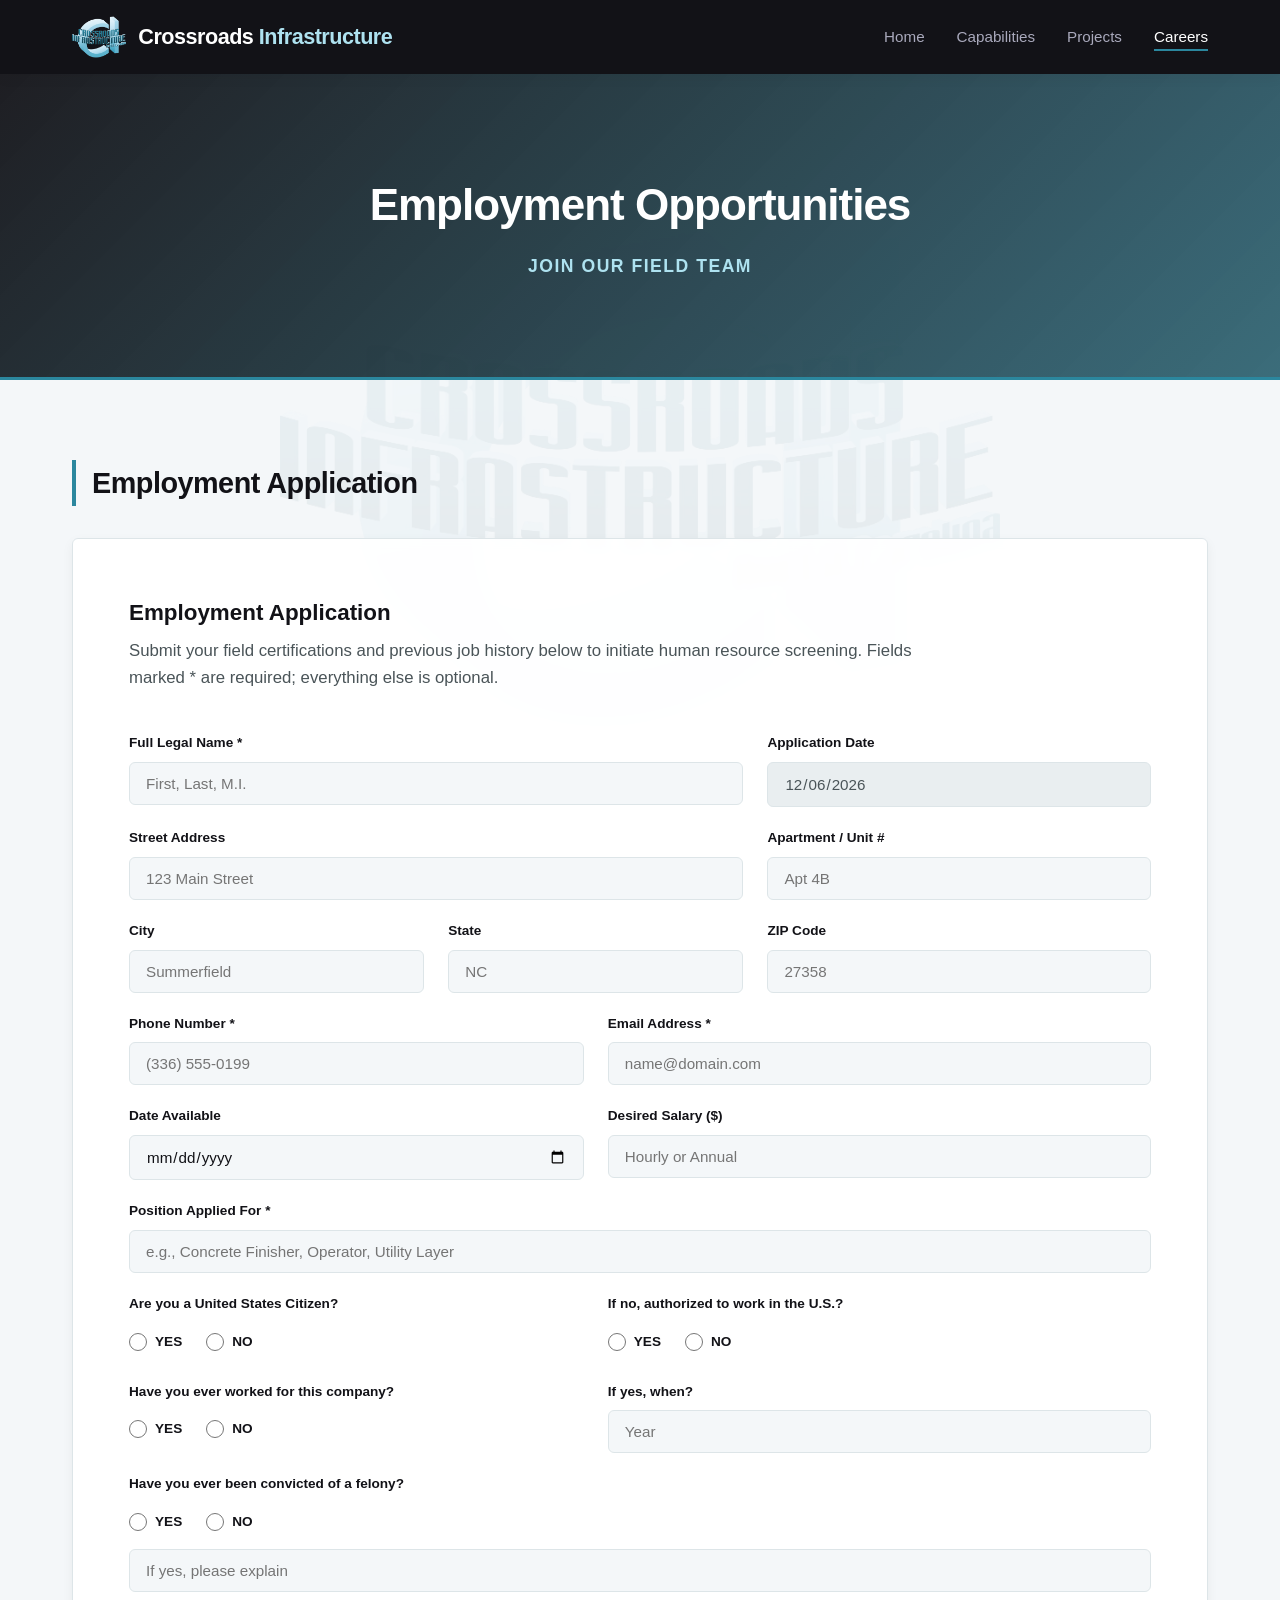
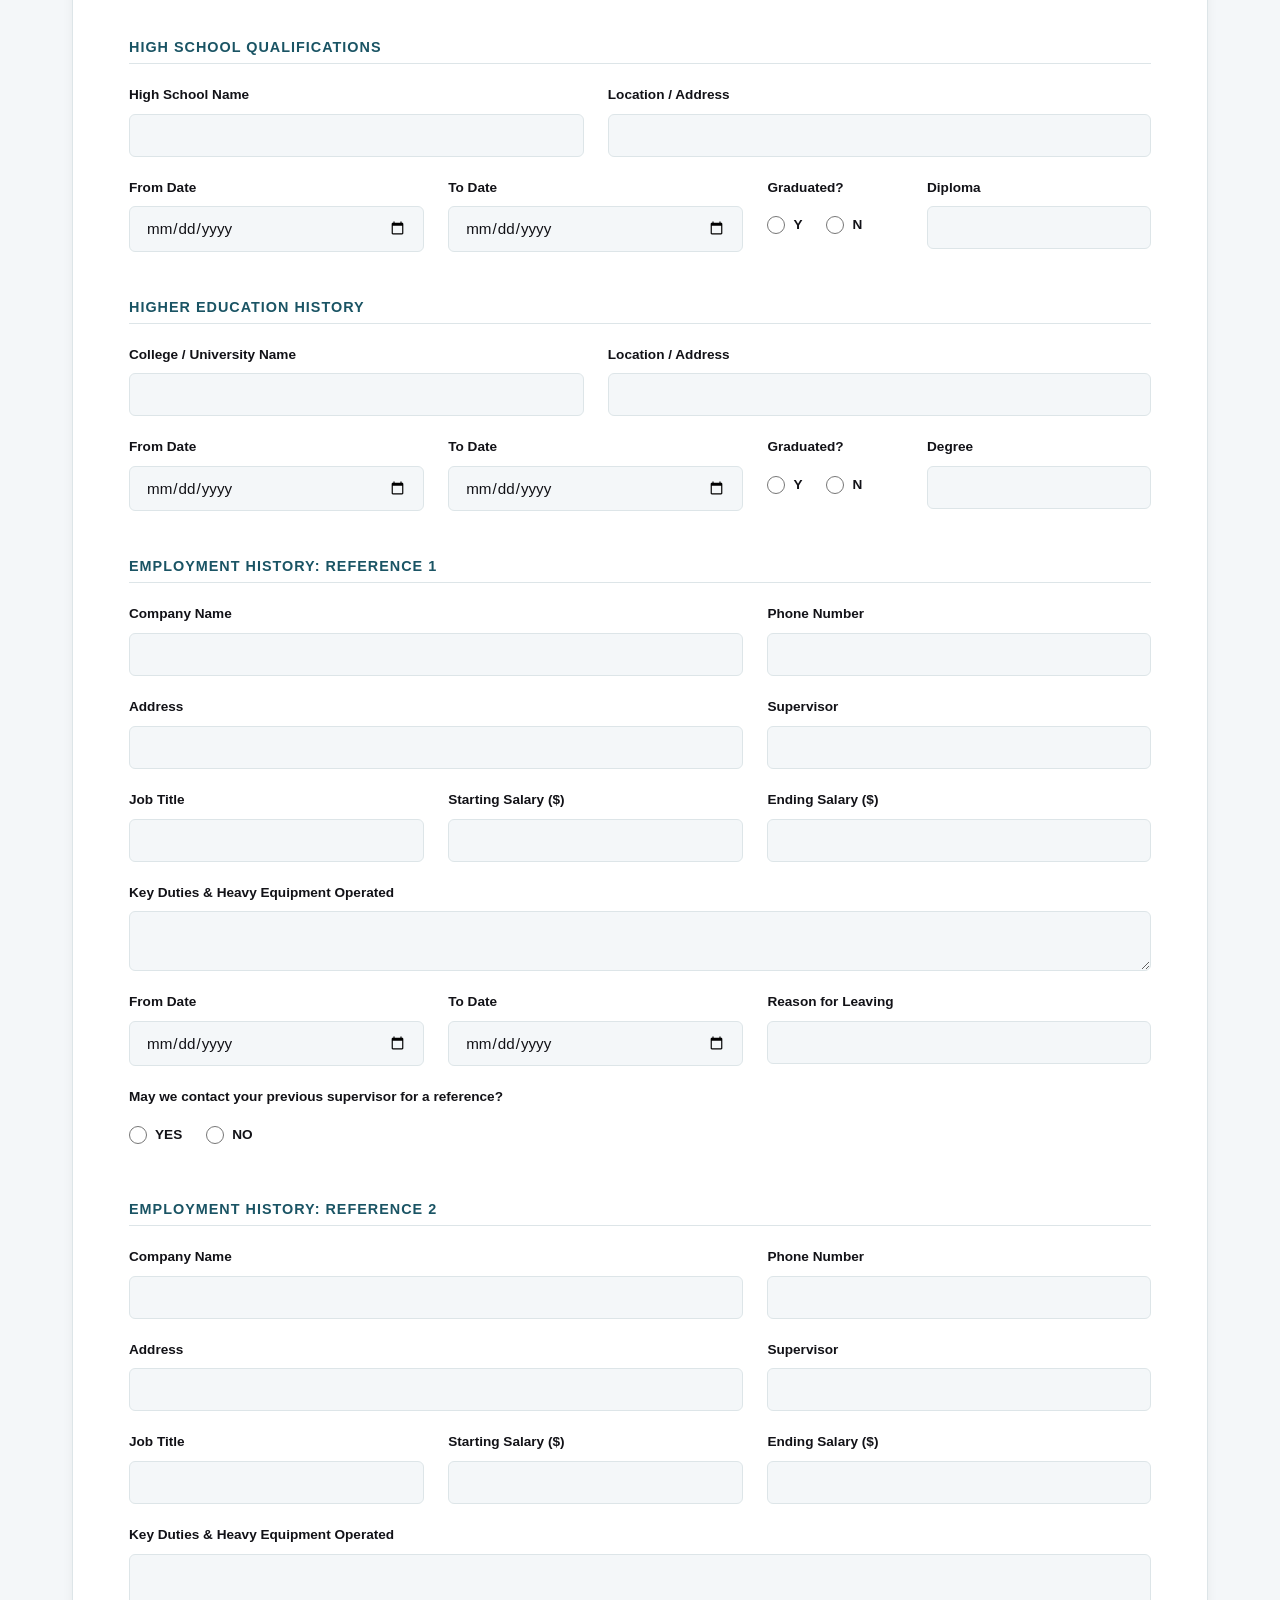
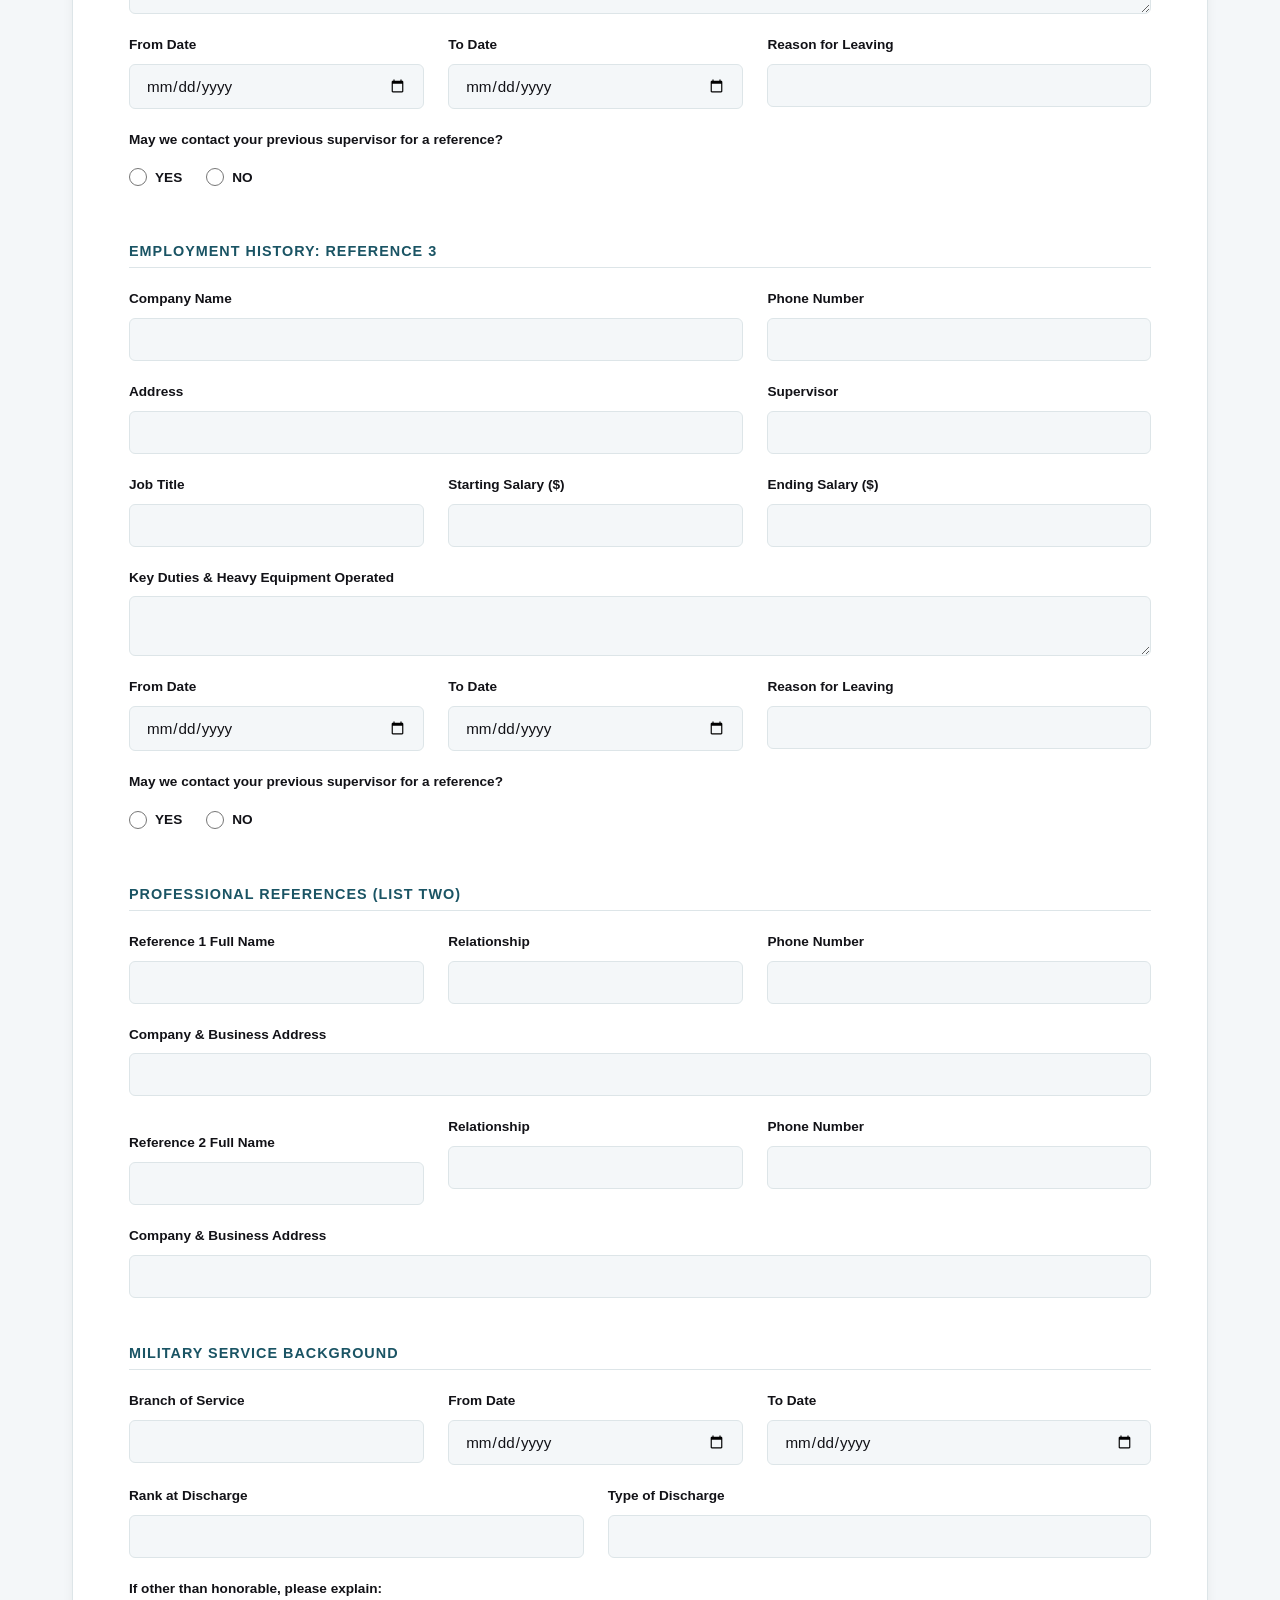
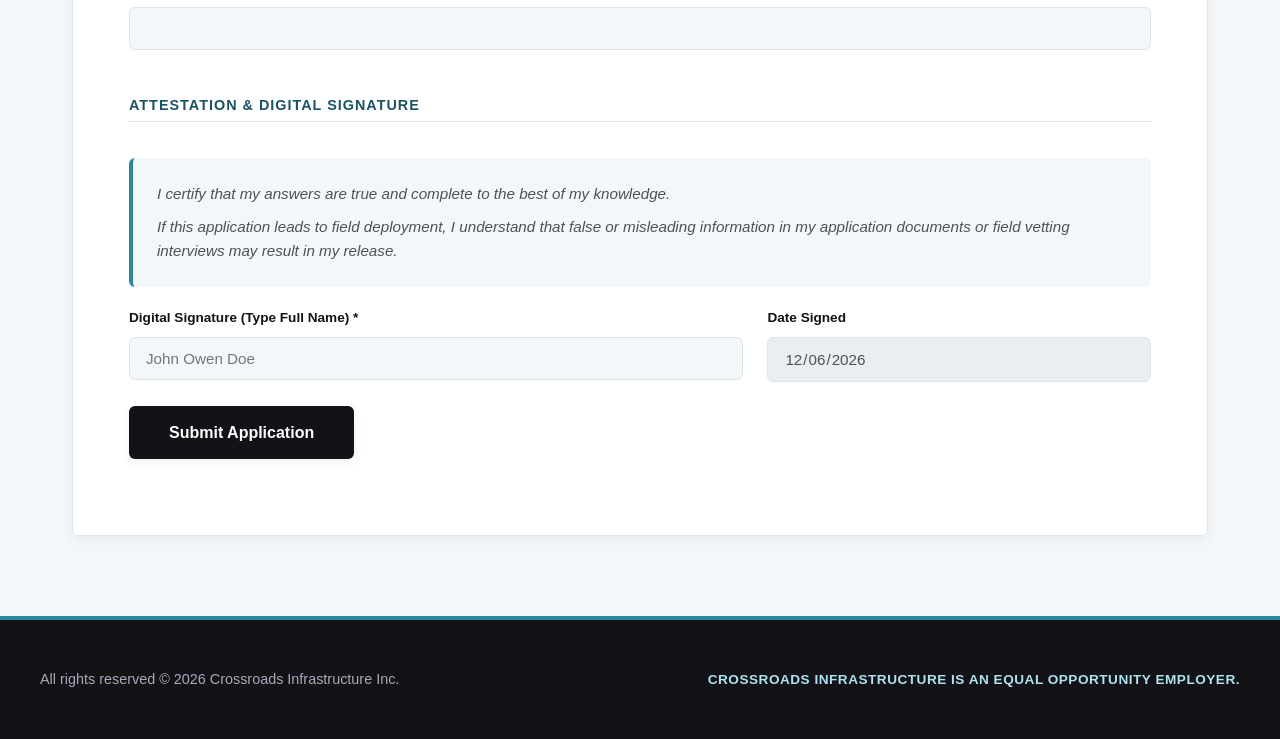
==== commit 6d04443a: "Careers form: only five required fields, dates fill themselves Required: name, phone, email, positio" ====
--- a/careers.html
+++ b/careers.html
@@ -39,7 +39,7 @@
         <h2 class="section-title">Employment Application</h2>
         <div class="application-box">
             <h3 style="font-size: 1.4rem; margin-bottom: 0.5rem; font-weight: 700;">Employment Application</h3>
-            <p class="form-subtitle">Submit your field certifications and previous job history below to initiate human resource screening.</p>
+            <p class="form-subtitle">Submit your field certifications and previous job history below to initiate human resource screening. Fields marked * are required; everything else is optional.</p>
 
             <form id="application-form" method="POST">
                 <div class="form-grid">
@@ -49,28 +49,28 @@
                         <input type="text" id="full-name" name="full_name" required placeholder="First, Last, M.I.">
                     </div>
                     <div class="form-group col-2">
-                        <label for="app-date">Application Date *</label>
-                        <input type="date" id="app-date" name="app_date" required>
-                    </div>
-                    <div class="form-group col-4">
-                        <label for="address">Street Address *</label>
-                        <input type="text" id="address" name="address" required placeholder="123 Main Street">
+                        <label for="app-date">Application Date</label>
+                        <input type="date" id="app-date" name="app_date" readonly>
+                    </div>
+                    <div class="form-group col-4">
+                        <label for="address">Street Address</label>
+                        <input type="text" id="address" name="address" placeholder="123 Main Street">
                     </div>
                     <div class="form-group col-2">
                         <label for="unit">Apartment / Unit #</label>
                         <input type="text" id="unit" name="unit" placeholder="Apt 4B">
                     </div>
                     <div class="form-group col-2">
-                        <label for="city">City *</label>
-                        <input type="text" id="city" name="city" required placeholder="Summerfield">
-                    </div>
-                    <div class="form-group col-2">
-                        <label for="state">State *</label>
-                        <input type="text" id="state" name="state" required placeholder="NC">
-                    </div>
-                    <div class="form-group col-2">
-                        <label for="zip">ZIP Code *</label>
-                        <input type="text" id="zip" name="zip" required placeholder="27358">
+                        <label for="city">City</label>
+                        <input type="text" id="city" name="city" placeholder="Summerfield">
+                    </div>
+                    <div class="form-group col-2">
+                        <label for="state">State</label>
+                        <input type="text" id="state" name="state" placeholder="NC">
+                    </div>
+                    <div class="form-group col-2">
+                        <label for="zip">ZIP Code</label>
+                        <input type="text" id="zip" name="zip" placeholder="27358">
                     </div>
                     <div class="form-group col-3">
                         <label for="phone">Phone Number *</label>
@@ -81,12 +81,12 @@
                         <input type="email" id="email" name="email" required placeholder="name@domain.com">
                     </div>
                     <div class="form-group col-3">
-                        <label for="avail-date">Date Available *</label>
-                        <input type="date" id="avail-date" name="avail_date" required>
-                    </div>
-                    <div class="form-group col-3">
-                        <label for="salary">Desired Salary * ($)</label>
-                        <input type="text" id="salary" name="salary" required placeholder="Hourly or Annual">
+                        <label for="avail-date">Date Available</label>
+                        <input type="date" id="avail-date" name="avail_date">
+                    </div>
+                    <div class="form-group col-3">
+                        <label for="salary">Desired Salary ($)</label>
+                        <input type="text" id="salary" name="salary" placeholder="Hourly or Annual">
                     </div>
                     <div class="form-group col-6">
                         <label for="position">Position Applied For *</label>
@@ -95,9 +95,9 @@
 
                     <!-- Disclosures Matrix -->
                     <div class="form-group col-3">
-                        <label>Are you a United States Citizen? *</label>
-                        <div class="choice-matrix">
-                            <label class="choice-option"><input type="radio" name="citizen" value="yes" required> YES</label>
+                        <label>Are you a United States Citizen?</label>
+                        <div class="choice-matrix">
+                            <label class="choice-option"><input type="radio" name="citizen" value="yes"> YES</label>
                             <label class="choice-option"><input type="radio" name="citizen" value="no"> NO</label>
                         </div>
                     </div>
@@ -109,9 +109,9 @@
                         </div>
                     </div>
                     <div class="form-group col-3">
-                        <label>Have you ever worked for this company? *</label>
-                        <div class="choice-matrix">
-                            <label class="choice-option"><input type="radio" name="past-emp" value="yes" required> YES</label>
+                        <label>Have you ever worked for this company?</label>
+                        <div class="choice-matrix">
+                            <label class="choice-option"><input type="radio" name="past-emp" value="yes"> YES</label>
                             <label class="choice-option"><input type="radio" name="past-emp" value="no"> NO</label>
                         </div>
                     </div>
@@ -120,9 +120,9 @@
                         <input type="text" id="past-date" name="past_date" placeholder="Year">
                     </div>
                     <div class="form-group col-6">
-                        <label>Have you ever been convicted of a felony? *</label>
+                        <label>Have you ever been convicted of a felony?</label>
                         <div class="choice-matrix" style="margin-bottom: 0.5rem;">
-                            <label class="choice-option"><input type="radio" name="felony" value="yes" required> YES</label>
+                            <label class="choice-option"><input type="radio" name="felony" value="yes"> YES</label>
                             <label class="choice-option"><input type="radio" name="felony" value="no"> NO</label>
                         </div>
                         <input type="text" name="felony-explain" placeholder="If yes, please explain">
@@ -131,8 +131,8 @@
                     <!-- High School Module -->
                     <div class="form-divider-label">High School Qualifications</div>
                     <div class="form-group col-3">
-                        <label for="hs">High School Name *</label>
-                        <input type="text" id="hs" name="hs" required>
+                        <label for="hs">High School Name</label>
+                        <input type="text" id="hs" name="hs">
                     </div>
                     <div class="form-group col-3">
                         <label for="hs-addr">Location / Address</label>
@@ -147,9 +147,9 @@
                         <input type="date" id="hs-to" name="hs_to">
                     </div>
                     <div class="form-group col-1">
-                        <label>Graduated? *</label>
-                        <div class="choice-matrix">
-                            <label class="choice-option"><input type="radio" name="hs-grad" value="yes" required> Y</label>
+                        <label>Graduated?</label>
+                        <div class="choice-matrix">
+                            <label class="choice-option"><input type="radio" name="hs-grad" value="yes"> Y</label>
                             <label class="choice-option"><input type="radio" name="hs-grad" value="no"> N</label>
                         </div>
                     </div>
@@ -189,55 +189,55 @@
                     </div>
 
                     <!-- Employment Record Block 1 -->
-                    <div class="form-divider-label">Employment History: Reference 1 *</div>
-                    <div class="form-group col-4">
-                        <label for="c1">Company Name *</label>
-                        <input type="text" id="c1" name="job1_company" required>
-                    </div>
-                    <div class="form-group col-2">
-                        <label for="p1">Phone Number *</label>
-                        <input type="tel" id="p1" name="job1_phone" required>
-                    </div>
-                    <div class="form-group col-4">
-                        <label for="a1">Address *</label>
-                        <input type="text" id="a1" name="job1_address" required>
-                    </div>
-                    <div class="form-group col-2">
-                        <label for="s1">Supervisor *</label>
-                        <input type="text" id="s1" name="job1_supervisor" required>
-                    </div>
-                    <div class="form-group col-2">
-                        <label for="jt1">Job Title *</label>
-                        <input type="text" id="jt1" name="job1_title" required>
-                    </div>
-                    <div class="form-group col-2">
-                        <label for="ss1">Starting Salary ($) *</label>
-                        <input type="text" id="ss1" name="job1_start_salary" required>
-                    </div>
-                    <div class="form-group col-2">
-                        <label for="es1">Ending Salary ($) *</label>
-                        <input type="text" id="es1" name="job1_end_salary" required>
-                    </div>
-                    <div class="form-group col-6">
-                        <label for="r1">Key Duties & Heavy Equipment Operated *</label>
-                        <textarea id="r1" name="job1_duties" rows="2" required></textarea>
-                    </div>
-                    <div class="form-group col-2">
-                        <label for="f1">From Date *</label>
-                        <input type="date" id="f1" name="job1_from" required>
-                    </div>
-                    <div class="form-group col-2">
-                        <label for="t1">To Date *</label>
-                        <input type="date" id="t1" name="job1_to" required>
-                    </div>
-                    <div class="form-group col-2">
-                        <label for="rl1">Reason for Leaving *</label>
-                        <input type="text" id="rl1" name="job1_reason_leaving" required>
-                    </div>
-                    <div class="form-group col-6">
-                        <label>May we contact your previous supervisor for a reference? *</label>
-                        <div class="choice-matrix">
-                            <label class="choice-option"><input type="radio" name="contact1" value="yes" required> YES</label>
+                    <div class="form-divider-label">Employment History: Reference 1</div>
+                    <div class="form-group col-4">
+                        <label for="c1">Company Name</label>
+                        <input type="text" id="c1" name="job1_company">
+                    </div>
+                    <div class="form-group col-2">
+                        <label for="p1">Phone Number</label>
+                        <input type="tel" id="p1" name="job1_phone">
+                    </div>
+                    <div class="form-group col-4">
+                        <label for="a1">Address</label>
+                        <input type="text" id="a1" name="job1_address">
+                    </div>
+                    <div class="form-group col-2">
+                        <label for="s1">Supervisor</label>
+                        <input type="text" id="s1" name="job1_supervisor">
+                    </div>
+                    <div class="form-group col-2">
+                        <label for="jt1">Job Title</label>
+                        <input type="text" id="jt1" name="job1_title">
+                    </div>
+                    <div class="form-group col-2">
+                        <label for="ss1">Starting Salary ($)</label>
+                        <input type="text" id="ss1" name="job1_start_salary">
+                    </div>
+                    <div class="form-group col-2">
+                        <label for="es1">Ending Salary ($)</label>
+                        <input type="text" id="es1" name="job1_end_salary">
+                    </div>
+                    <div class="form-group col-6">
+                        <label for="r1">Key Duties & Heavy Equipment Operated</label>
+                        <textarea id="r1" name="job1_duties" rows="2"></textarea>
+                    </div>
+                    <div class="form-group col-2">
+                        <label for="f1">From Date</label>
+                        <input type="date" id="f1" name="job1_from">
+                    </div>
+                    <div class="form-group col-2">
+                        <label for="t1">To Date</label>
+                        <input type="date" id="t1" name="job1_to">
+                    </div>
+                    <div class="form-group col-2">
+                        <label for="rl1">Reason for Leaving</label>
+                        <input type="text" id="rl1" name="job1_reason_leaving">
+                    </div>
+                    <div class="form-group col-6">
+                        <label>May we contact your previous supervisor for a reference?</label>
+                        <div class="choice-matrix">
+                            <label class="choice-option"><input type="radio" name="contact1" value="yes"> YES</label>
                             <label class="choice-option"><input type="radio" name="contact1" value="no"> NO</label>
                         </div>
                     </div>
@@ -351,39 +351,39 @@
                     </div>
 
                     <!-- Professional References -->
-                    <div class="form-divider-label">Professional References (List Two) *</div>
-                    <div class="form-group col-2">
-                        <label for="rname1">Reference 1 Full Name *</label>
-                        <input type="text" id="rname1" name="ref1_name" required>
-                    </div>
-                    <div class="form-group col-2">
-                        <label for="rrel1">Relationship *</label>
-                        <input type="text" id="rrel1" name="ref1_relationship" required>
-                    </div>
-                    <div class="form-group col-2">
-                        <label for="rph1">Phone Number *</label>
-                        <input type="tel" id="rph1" name="ref1_phone" required>
-                    </div>
-                    <div class="form-group col-6">
-                        <label for="radd1">Company & Business Address *</label>
-                        <input type="text" id="radd1" name="ref1_address" required>
+                    <div class="form-divider-label">Professional References (List Two)</div>
+                    <div class="form-group col-2">
+                        <label for="rname1">Reference 1 Full Name</label>
+                        <input type="text" id="rname1" name="ref1_name">
+                    </div>
+                    <div class="form-group col-2">
+                        <label for="rrel1">Relationship</label>
+                        <input type="text" id="rrel1" name="ref1_relationship">
+                    </div>
+                    <div class="form-group col-2">
+                        <label for="rph1">Phone Number</label>
+                        <input type="tel" id="rph1" name="ref1_phone">
+                    </div>
+                    <div class="form-group col-6">
+                        <label for="radd1">Company & Business Address</label>
+                        <input type="text" id="radd1" name="ref1_address">
                     </div>
 
                     <div class="form-group col-2" style="margin-top: 1rem;">
-                        <label for="rname2">Reference 2 Full Name *</label>
-                        <input type="text" id="rname2" name="ref2_name" required>
-                    </div>
-                    <div class="form-group col-2">
-                        <label for="rrel2">Relationship *</label>
-                        <input type="text" id="rrel2" name="ref2_relationship" required>
-                    </div>
-                    <div class="form-group col-2">
-                        <label for="rph2">Phone Number *</label>
-                        <input type="tel" id="rph2" name="ref2_phone" required>
-                    </div>
-                    <div class="form-group col-6">
-                        <label for="radd2">Company & Business Address *</label>
-                        <input type="text" id="radd2" name="ref2_address" required>
+                        <label for="rname2">Reference 2 Full Name</label>
+                        <input type="text" id="rname2" name="ref2_name">
+                    </div>
+                    <div class="form-group col-2">
+                        <label for="rrel2">Relationship</label>
+                        <input type="text" id="rrel2" name="ref2_relationship">
+                    </div>
+                    <div class="form-group col-2">
+                        <label for="rph2">Phone Number</label>
+                        <input type="tel" id="rph2" name="ref2_phone">
+                    </div>
+                    <div class="form-group col-6">
+                        <label for="radd2">Company & Business Address</label>
+                        <input type="text" id="radd2" name="ref2_address">
                     </div>
 
                     <!-- Military Service History -->
@@ -424,8 +424,8 @@
                         <input type="text" id="signature" name="signature" required placeholder="John Owen Doe">
                     </div>
                     <div class="form-group col-2">
-                        <label for="sig-date">Date Signed *</label>
-                        <input type="date" id="sig-date" name="sig_date" required>
+                        <label for="sig-date">Date Signed</label>
+                        <input type="date" id="sig-date" name="sig_date" readonly>
                     </div>
                 </div>
 
@@ -446,10 +446,20 @@
     <script>
     (function () {
         // Paste the Google Apps Script web app URL (ends in /exec) between the quotes.
-        var ENDPOINT = "";
+        var ENDPOINT = "https://script.google.com/macros/s/AKfycbwFibkXxay3uamS27oBa-34J4fJxByjiZp8OLCGGOpRMkCLrUh9n3z3fnsjP7vAO_ibeg/exec";
         var FALLBACK_EMAIL = "essa@crossroadsinfrastructure.com";
 
+        function today() {
+            var d = new Date();
+            return new Date(d.getTime() - d.getTimezoneOffset() * 60000).toISOString().slice(0, 10);
+        }
+        function setDates() {
+            document.getElementById("app-date").value = today();
+            document.getElementById("sig-date").value = today();
+        }
+
         var form = document.getElementById("application-form");
+        setDates();
         var btn = document.getElementById("submit-btn");
         var status = document.getElementById("form-status");
 
@@ -465,6 +475,7 @@
                 show("Online applications are not switched on yet. Please email " + FALLBACK_EMAIL + " to apply.", false);
                 return;
             }
+            setDates();
             var data = {};
             new FormData(form).forEach(function (v, k) { data[k] = String(v); });
             btn.disabled = true;
@@ -476,6 +487,7 @@
                 body: JSON.stringify(data)
             }).then(function () {
                 form.reset();
+                setDates();
                 btn.textContent = "Application Submitted";
                 show("Thank you. Your application has been received and our team will review it.", true);
             }).catch(function () {
--- a/assets/css/style.css
+++ b/assets/css/style.css
@@ -73,10 +73,15 @@
 .service-card p { color: var(--text); font-size: 0.95rem; }
 
 /* Project Media Gallery Layout */
-.projects-grid { display: grid; grid-template-columns: repeat(auto-fit, minmax(340px, 1fr)); gap: 2rem; }
+.projects-grid { display: grid; grid-template-columns: 1fr; gap: 2rem; }
 .project-card { background: rgba(255, 255, 255, 0.92); backdrop-filter: blur(4px); border-radius: var(--radius); border: 1px solid var(--border); overflow: hidden; box-shadow: var(--shadow); transition: var(--transition); }
 .project-card:hover { transform: translateY(-4px); border-color: var(--primary); background: var(--white); }
 .project-img-frame { width: 100%; height: 220px; background-color: #E4ECEF; display: flex; align-items: center; justify-content: center; font-weight: 600; color: var(--primary-dark); text-align: center; padding: 1rem; border-bottom: 1px solid var(--border); background-size: cover; background-position: center; }
+.project-gallery { display: grid; grid-template-columns: repeat(2, 1fr); gap: 3px; border-bottom: 1px solid var(--border); background: var(--border); }
+.project-gallery a { display: block; overflow: hidden; position: relative; }
+.project-gallery a[data-label]::after { content: attr(data-label); position: absolute; left: 12px; top: 12px; background: rgba(18,18,23,0.85); color: var(--white); padding: 0.25rem 0.7rem; border-radius: 4px; font-size: 0.75rem; font-weight: 700; letter-spacing: 1px; text-transform: uppercase; }
+.project-gallery img { width: 100%; height: 340px; object-fit: cover; display: block; transition: transform 0.4s ease; }
+.project-gallery a:hover img { transform: scale(1.03); }
 .project-details { padding: 1.5rem; }
 .project-details h3 { font-size: 1.2rem; margin-bottom: 0.5rem; color: var(--dark); font-weight: 700; }
 .project-details p { font-size: 0.95rem; color: var(--text); }
@@ -110,6 +115,8 @@
 
 .btn-submit { background-color: var(--dark); color: var(--white); border: none; padding: 1.1rem 2.5rem; font-size: 1rem; font-weight: 600; border-radius: var(--radius); cursor: pointer; transition: var(--transition); width: fit-content; margin-top: 1.5rem; box-shadow: var(--shadow); }
 .btn-submit:hover { background-color: var(--primary); }
+
+input[readonly] { background-color: #E9EEF0 !important; color: var(--text) !important; cursor: default; }
 
 /* Form status + spam honeypot */
 .hp-field { position: absolute; left: -10000px; width: 1px; height: 1px; overflow: hidden; }
@@ -169,6 +176,8 @@
     .site-bg-logo { width: 85vw; }
 }
 @media (max-width: 600px) {
+    .project-gallery { grid-template-columns: 1fr; }
+    .project-gallery img { height: 240px; }
     .services-grid .service-card,
     .services-grid .service-card:nth-child(n+4),
     .services-grid .service-card:last-child { grid-column: span 6; }
